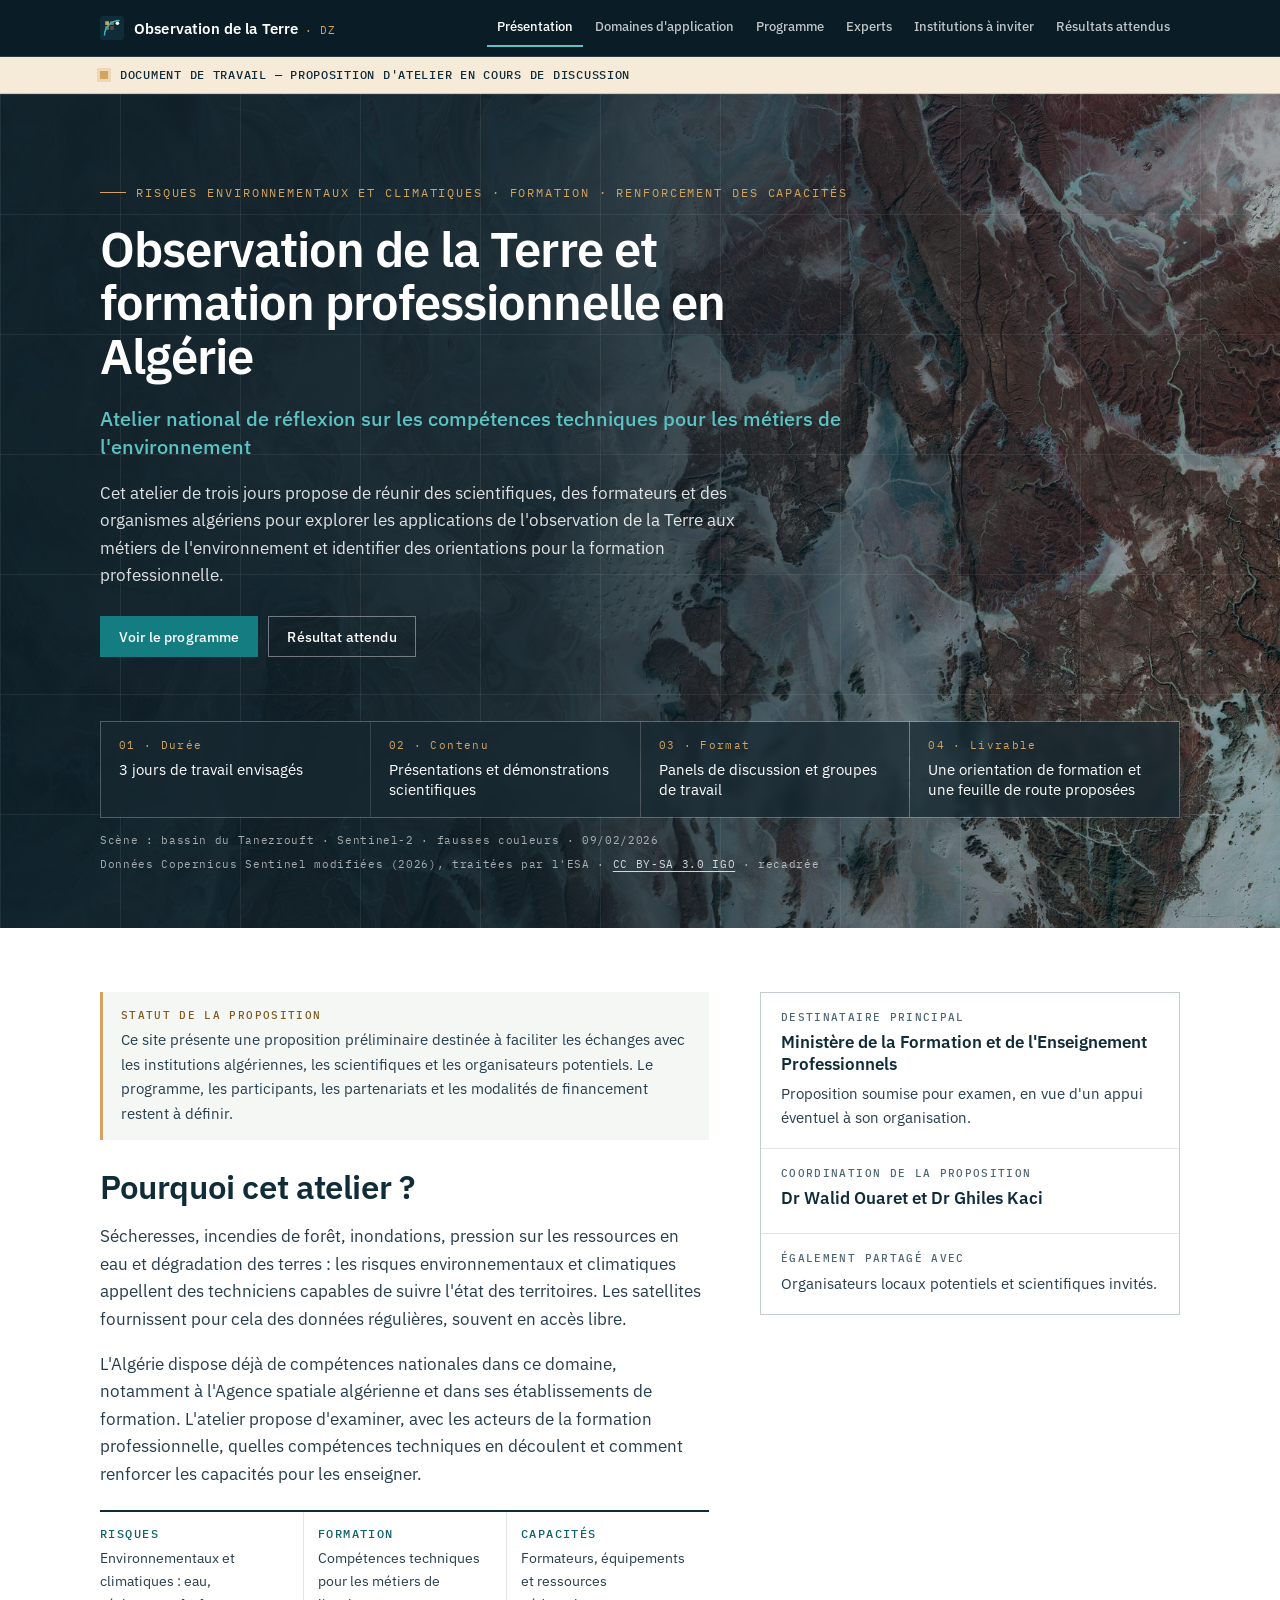
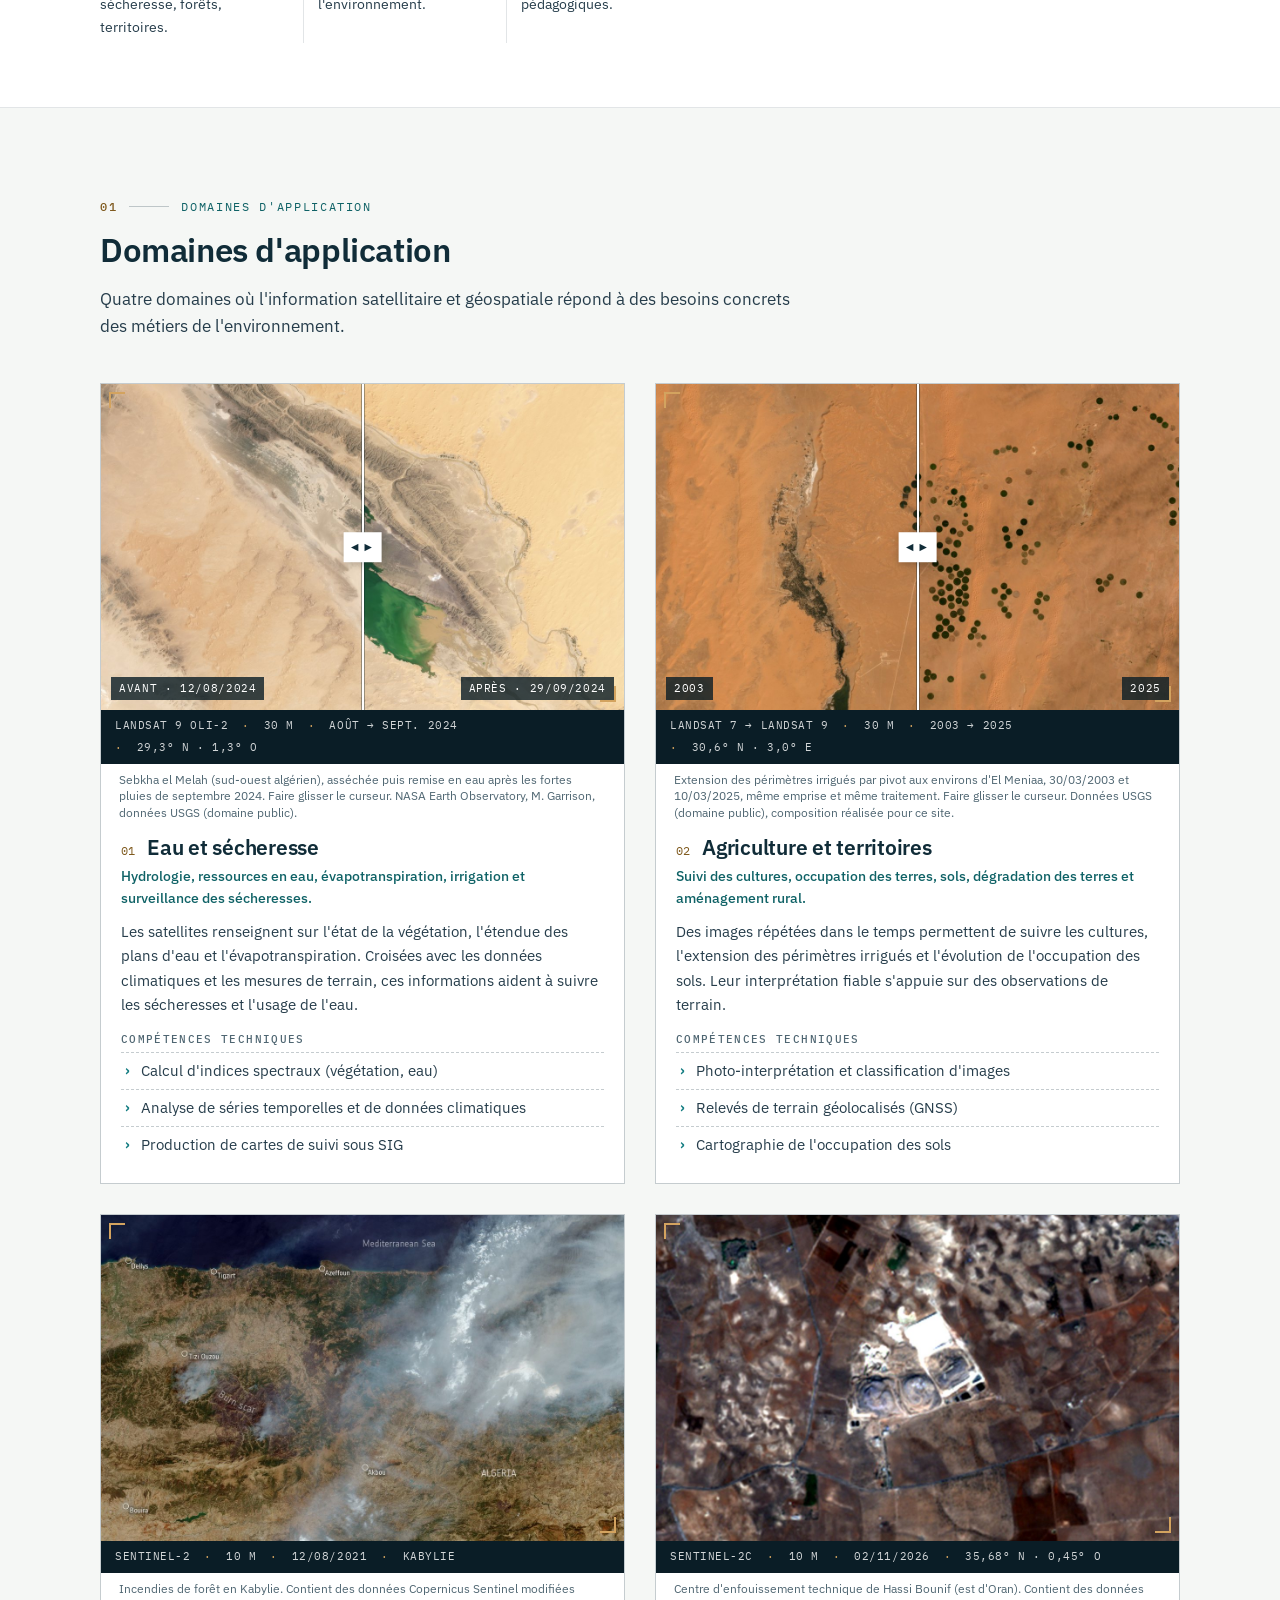
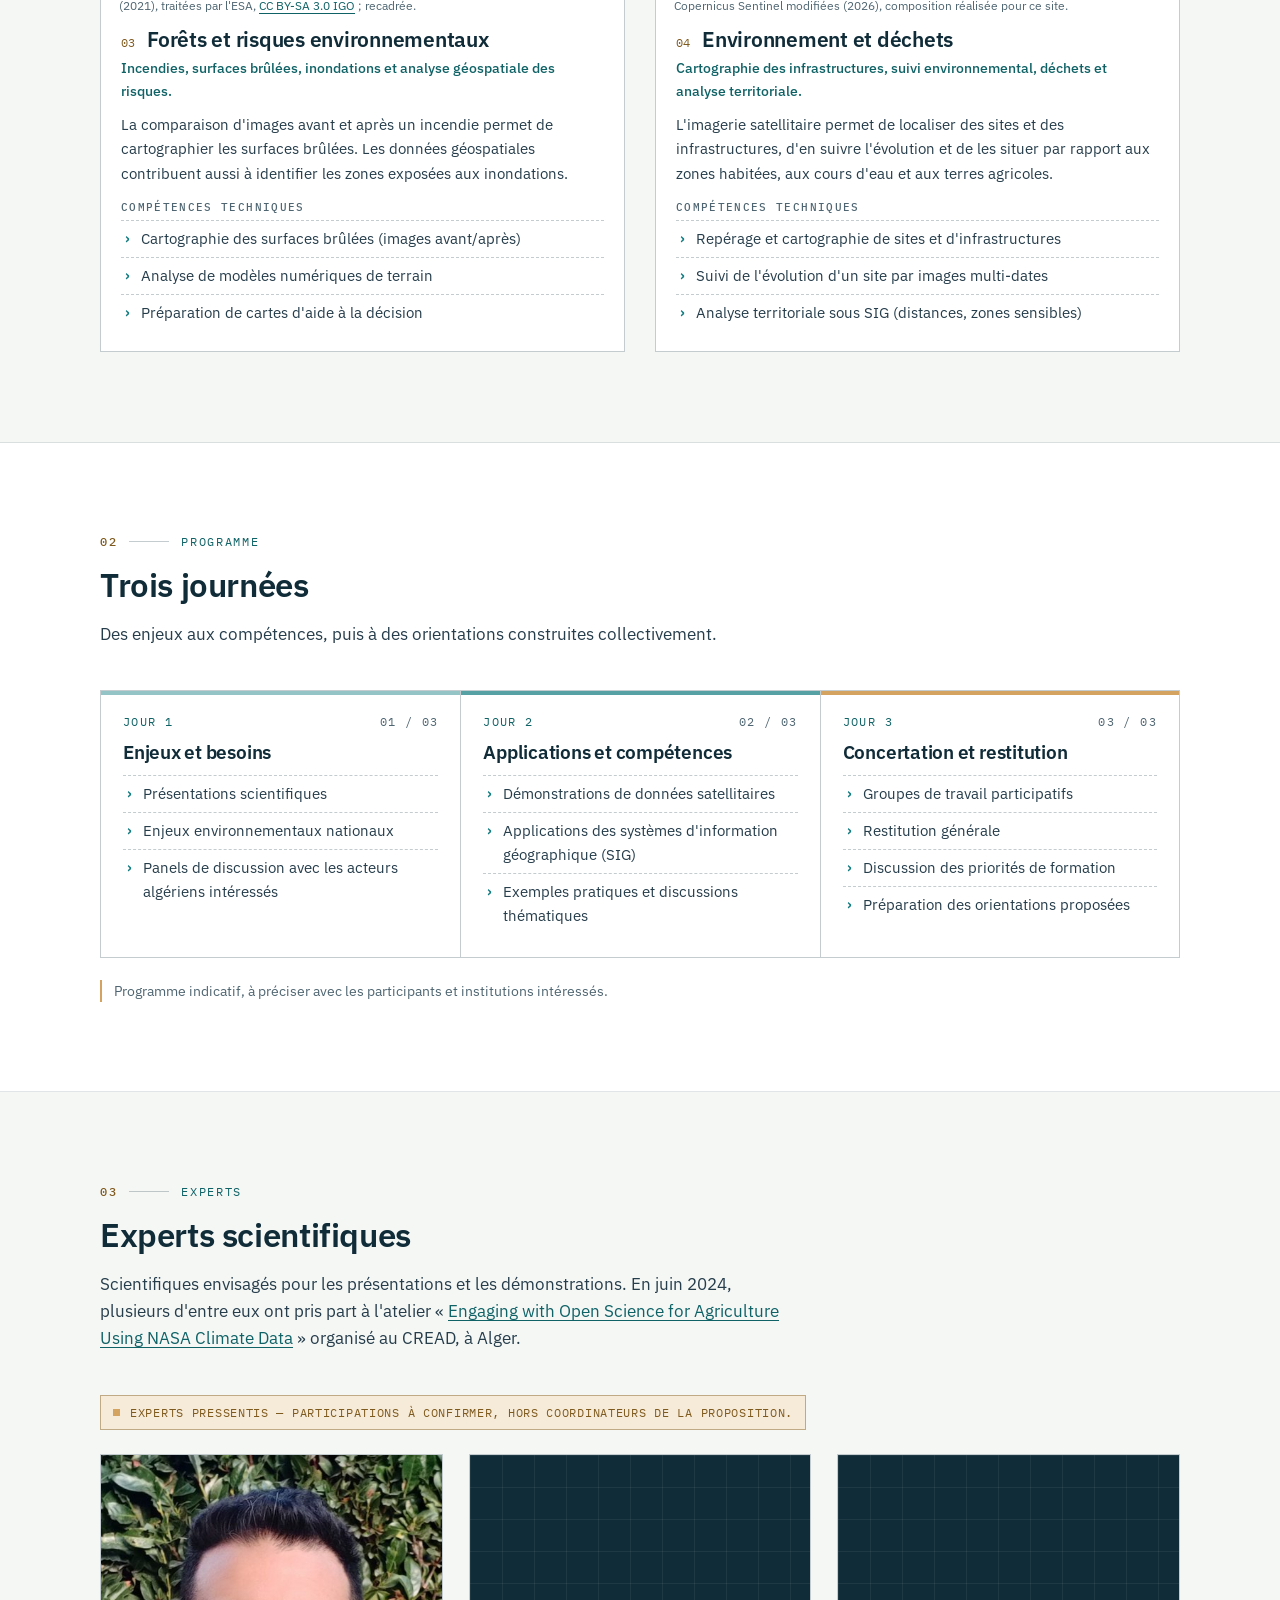
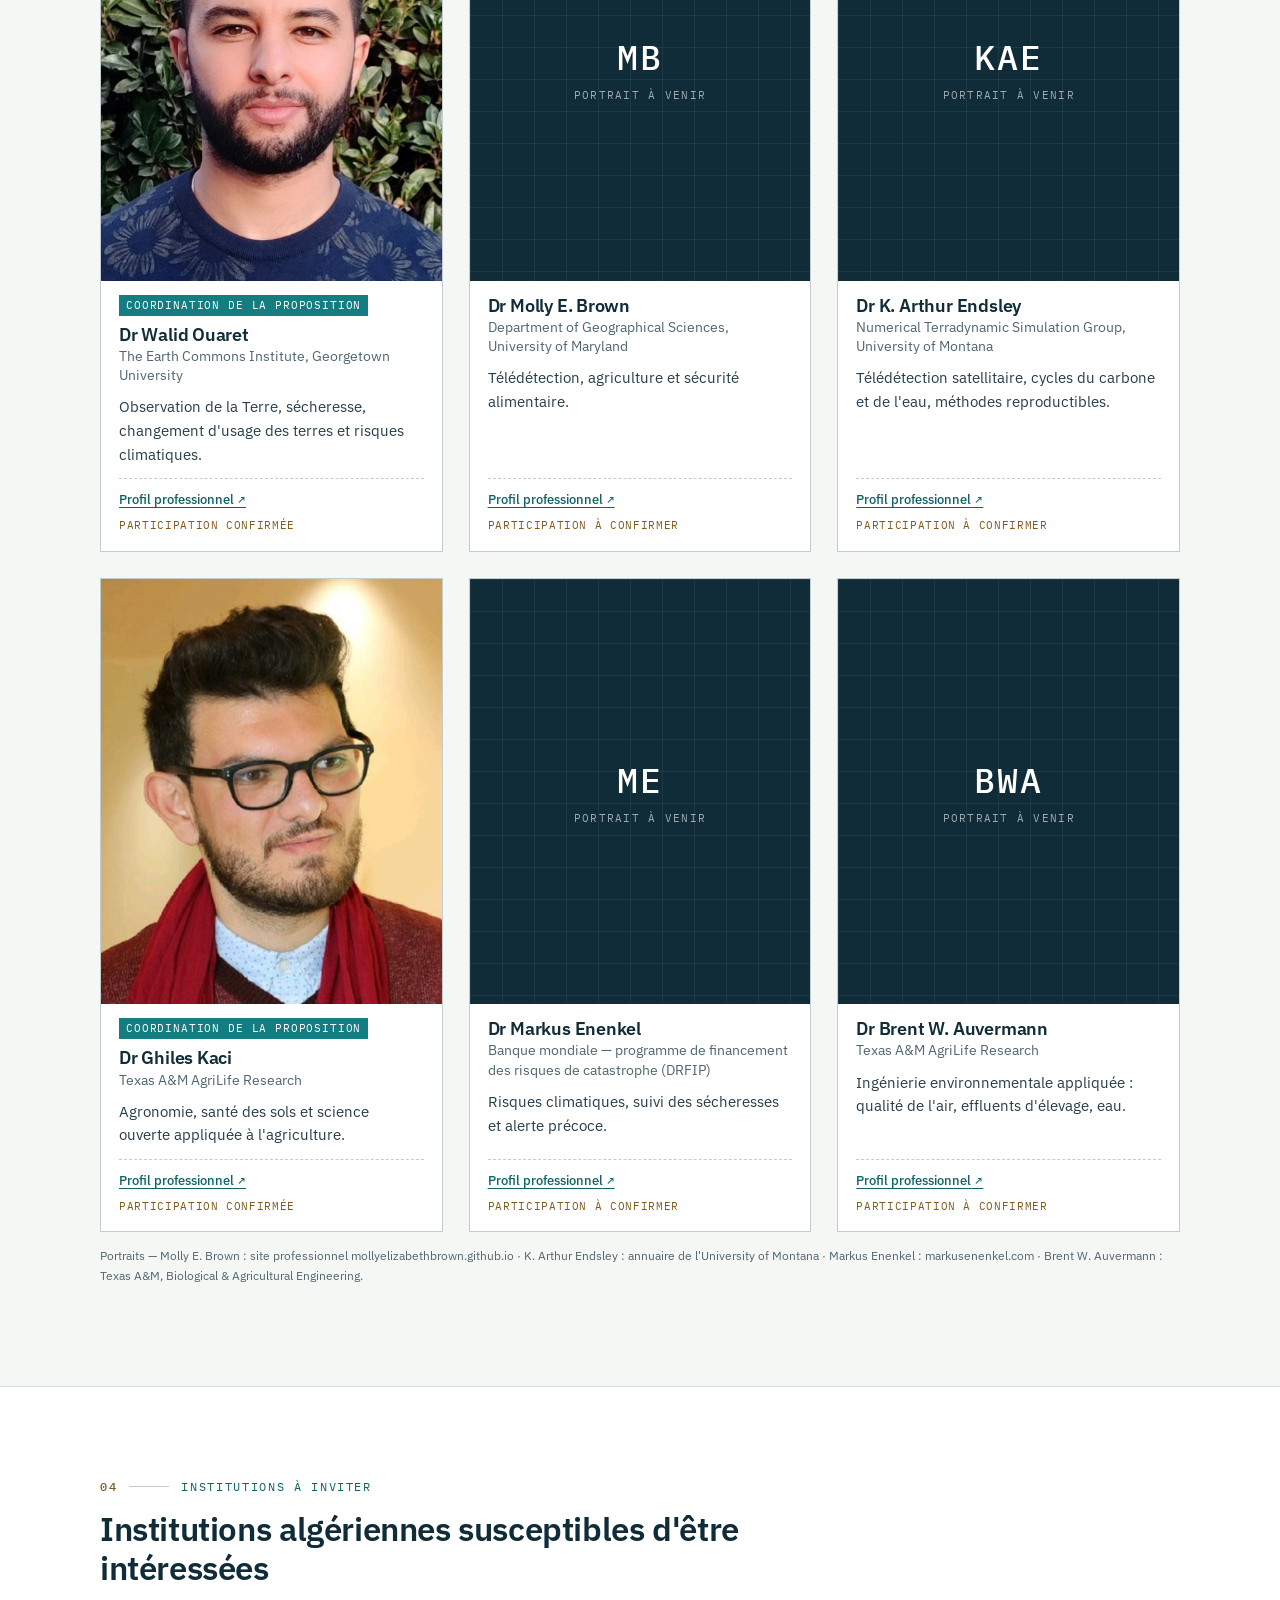
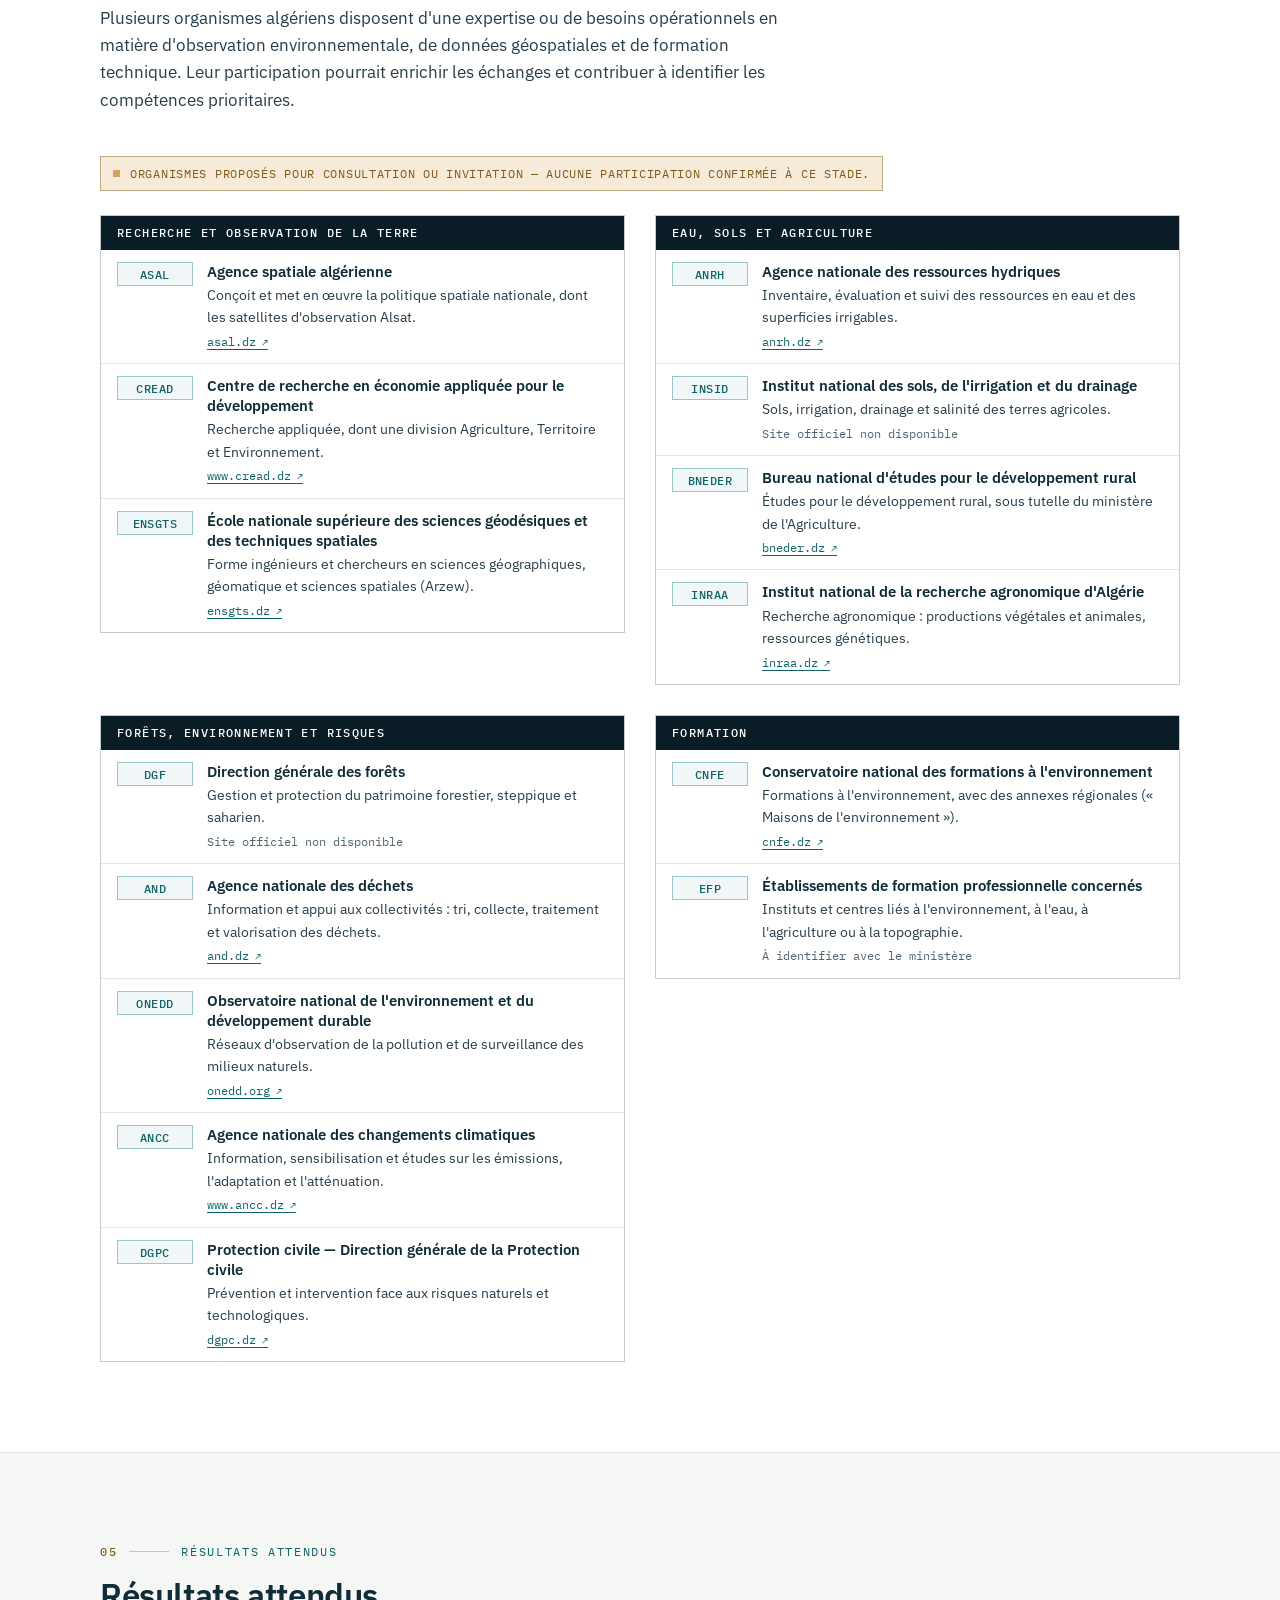
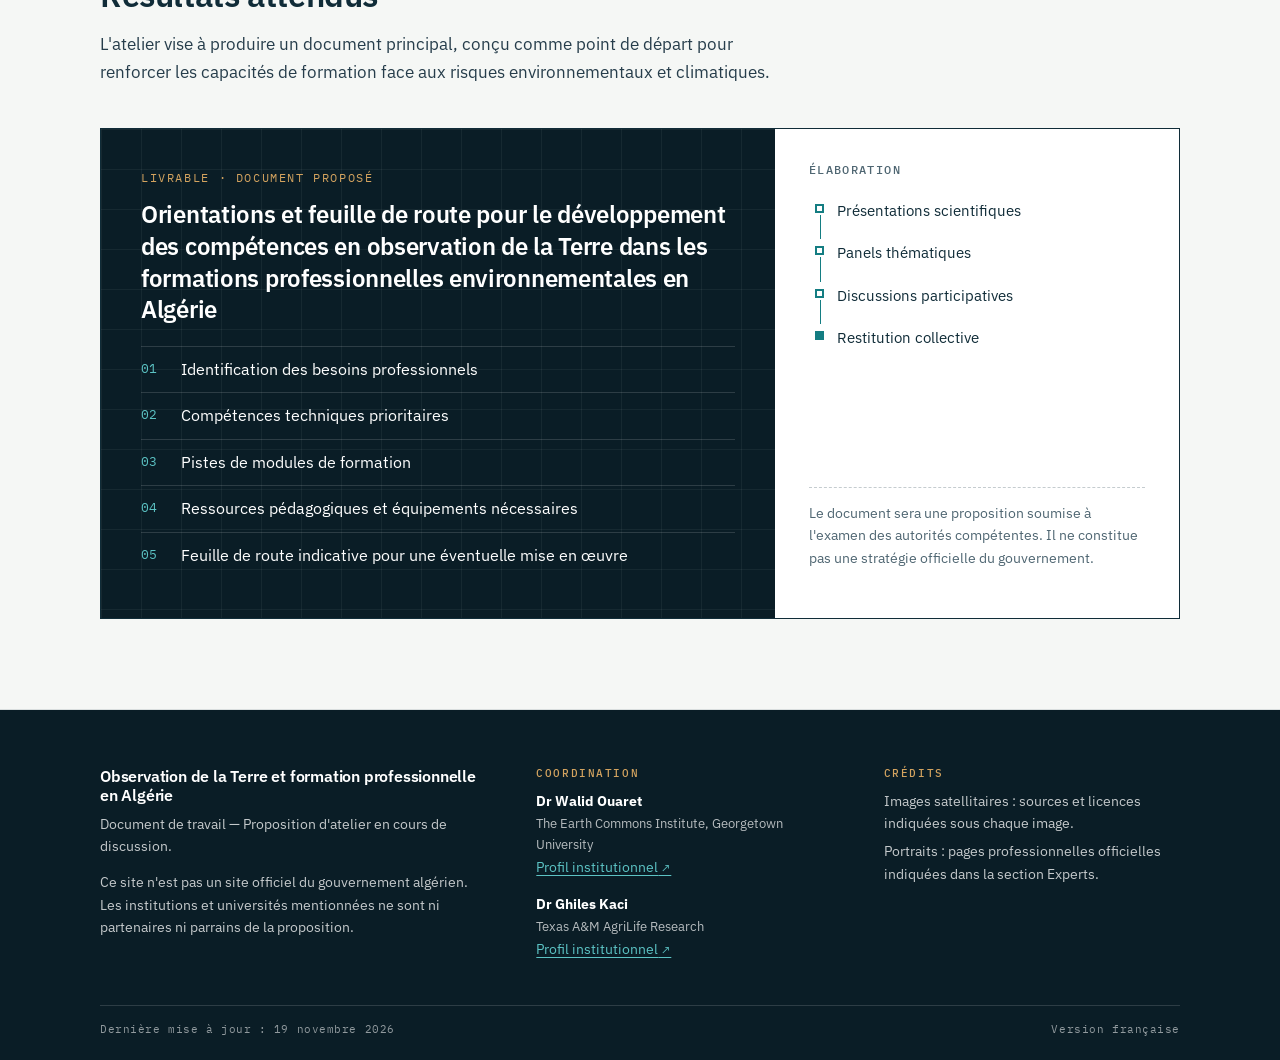
==== docs/index.html @ 6cd62697 "Site déplacé dans docs/ pour GitHub Pages" ====
<!doctype html>
<html lang="fr">
<head>
  <meta charset="utf-8">
  <meta name="viewport" content="width=device-width, initial-scale=1">
  <title>Observation de la Terre et formation professionnelle en Algérie</title>
  <meta name="description" content="Document de travail : proposition d'atelier national sur l'observation de la Terre, les risques environnementaux et climatiques, la formation professionnelle et le renforcement des capacités en Algérie.">
  <meta name="theme-color" content="#0A1D26">
  <link rel="icon" href="assets/images/favicon.svg" type="image/svg+xml">

  <!-- Partage (URL absolue : voir README). -->
  <meta property="og:type" content="website">
  <meta property="og:locale" content="fr_FR">
  <meta property="og:title" content="Observation de la Terre et formation professionnelle en Algérie">
  <meta property="og:description" content="Proposition d'atelier national — document de travail en cours de discussion.">
  <meta property="og:url" content="https://atelier-eo-algerie.github.io/atelier-formation-eo-algerie.github.io/">
  <meta property="og:image" content="https://atelier-eo-algerie.github.io/atelier-formation-eo-algerie.github.io/assets/images/og-image.jpg">
  <meta property="og:image:width" content="1200">
  <meta property="og:image:height" content="630">
  <meta name="twitter:card" content="summary_large_image">

  <link rel="preconnect" href="https://fonts.googleapis.com">
  <link rel="preconnect" href="https://fonts.gstatic.com" crossorigin>
  <link href="https://fonts.googleapis.com/css2?family=IBM+Plex+Mono:wght@400;500&family=IBM+Plex+Sans:wght@400;500;600&display=swap" rel="stylesheet">
  <link rel="stylesheet" href="assets/css/styles.css">
</head>
<body>
<a class="skip-link" href="#contenu">Aller au contenu</a>

<header class="site-nav">
  <nav class="wrap" aria-label="Navigation principale">
    <a class="brand" href="#presentation"><img src="assets/images/favicon.svg" alt="" width="24" height="24"><span>Observation de la Terre <small>· DZ</small></span></a>
    <button class="nav-toggle" type="button" aria-expanded="false" aria-controls="nav-list">Menu</button>
    <ul class="nav-list" id="nav-list">
      <li><a href="#presentation">Présentation</a></li>
      <li><a href="#domaines">Domaines d'application</a></li>
      <li><a href="#programme">Programme</a></li>
      <li><a href="#experts">Experts</a></li>
      <li><a href="#institutions">Institutions à inviter</a></li>
      <li><a href="#resultats">Résultats attendus</a></li>
    </ul>
  </nav>
</header>

<div class="status" role="note">
  <div class="wrap"><span class="dot" aria-hidden="true"></span><strong data-status-label>Document de travail — Proposition d'atelier en cours de discussion</strong></div>
</div>

<main id="contenu">

<!-- ============================ 1. PRÉSENTATION ============================ -->
<section id="presentation" aria-labelledby="titre">
  <div class="hero">
    <div class="hero-bg"><img src="assets/images/hero-tanezrouft.jpg" alt="" width="2000" height="1125" fetchpriority="high"></div>
    <div class="wrap">
      <div class="hero-main">
        <p class="overline">Risques environnementaux et climatiques · Formation · Renforcement des capacités</p>
        <h1 id="titre">Observation de la Terre et formation professionnelle en Algérie</h1>
        <p class="subtitle">Atelier national de réflexion sur les compétences techniques pour les métiers de l'environnement</p>
        <p class="lede">Cet atelier de trois jours propose de réunir des scientifiques, des formateurs et des organismes algériens pour explorer les applications de l'observation de la Terre aux métiers de l'environnement et identifier des orientations pour la formation professionnelle.</p>
        <div class="actions">
          <a class="btn btn-primary" href="#programme">Voir le programme</a>
          <a class="btn btn-ghost" href="#resultats">Résultat attendu</a>
          <a class="btn btn-ghost" data-concept-note hidden>Note de proposition (PDF)</a>
        </div>
      </div>
      <ul class="facts" aria-label="L'atelier en bref">
        <li><span class="idx">01 · Durée</span>3 jours de travail envisagés</li>
        <li><span class="idx">02 · Contenu</span>Présentations et démonstrations scientifiques</li>
        <li><span class="idx">03 · Format</span>Panels de discussion et groupes de travail</li>
        <li><span class="idx">04 · Livrable</span>Une orientation de formation et une feuille de route proposées</li>
      </ul>
      <p class="scene-tag"><span>Scène : bassin du Tanezrouft · Sentinel-2 · fausses couleurs · 09/02/2026</span><span>Données Copernicus Sentinel modifiées (2026), traitées par l'ESA · <a href="https://creativecommons.org/licenses/by-sa/3.0/igo/" target="_blank" rel="noopener">CC BY-SA 3.0 IGO</a> · recadrée</span></p>
    </div>
  </div>

  <div class="overview">
    <div class="wrap overview-grid">
      <div>
        <p class="preliminary"><b>Statut de la proposition</b><span data-status-text>Ce site présente une proposition préliminaire destinée à faciliter les échanges avec les institutions algériennes, les scientifiques et les organisateurs potentiels. Le programme, les participants, les partenariats et les modalités de financement restent à définir.</span></p>
        <h2>Pourquoi cet atelier ?</h2>
        <p>Sécheresses, incendies de forêt, inondations, pression sur les ressources en eau et dégradation des terres : les risques environnementaux et climatiques appellent des techniciens capables de suivre l'état des territoires. Les satellites fournissent pour cela des données régulières, souvent en accès libre.</p>
        <p>L'Algérie dispose déjà de compétences nationales dans ce domaine, notamment à l'Agence spatiale algérienne et dans ses établissements de formation. L'atelier propose d'examiner, avec les acteurs de la formation professionnelle, quelles compétences techniques en découlent et comment renforcer les capacités pour les enseigner.</p>
        <ul class="pillars">
          <li><b>Risques</b>Environnementaux et climatiques : eau, sécheresse, forêts, territoires.</li>
          <li><b>Formation</b>Compétences techniques pour les métiers de l'environnement.</li>
          <li><b>Capacités</b>Formateurs, équipements et ressources pédagogiques.</li>
        </ul>
      </div>
      <aside class="audience" aria-label="Destinataires">
        <div>
          <h3>Destinataire principal</h3>
          <p class="primary">Ministère de la Formation et de l'Enseignement Professionnels</p>
          <p>Proposition soumise pour examen, en vue d'un appui éventuel à son organisation.</p>
        </div>
        <div>
          <h3>Coordination de la proposition</h3>
          <p class="primary" data-coordination>Dr Walid Ouaret et Dr Ghiles Kaci</p>
        </div>
        <div>
          <h3>Également partagé avec</h3>
          <p>Organisateurs locaux potentiels et scientifiques invités.</p>
        </div>
      </aside>
    </div>
  </div>
</section>

<!-- ============================ 2. DOMAINES ============================ -->
<section id="domaines" class="section alt" aria-labelledby="titre-domaines">
  <div class="wrap">
    <header class="sec-head">
      <p class="sec-index"><b>01</b><i></i>Domaines d'application</p>
      <h2 id="titre-domaines">Domaines d'application</h2>
      <p class="lede">Quatre domaines où l'information satellitaire et géospatiale répond à des besoins concrets des métiers de l'environnement.</p>
    </header>

    <div class="domains">
      <article class="domain">
        <figure>
          <div class="hud compare" style="--pos:50%">
            <img src="assets/images/eau-avant.jpg" alt="Sebkha el Melah le 12 août 2024 : dépression claire et sèche entre une crête rocheuse et des dunes." loading="lazy" width="1200" height="750">
            <img class="after" src="assets/images/eau-apres.jpg" alt="Sebkha el Melah le 29 septembre 2024 : un lac vert allongé occupe la dépression." loading="lazy" width="1200" height="750">
            <span class="tag l">Avant · 12/08/2024</span><span class="tag r">Après · 29/09/2024</span>
            <div class="handle" aria-hidden="true"></div>
            <input type="range" min="0" max="100" value="50" aria-label="Comparaison avant et après : déplacer le curseur pour révéler l'image du 29 septembre 2024">
          </div>
          <div class="meta"><span>Landsat 9 OLI-2</span><span>30 m</span><span>Août → sept. 2024</span><span>29,3° N · 1,3° O</span></div>
          <figcaption>Sebkha el Melah (sud-ouest algérien), asséchée puis remise en eau après les fortes pluies de septembre 2024. Faire glisser le curseur. NASA Earth Observatory, M. Garrison, données USGS (domaine public).</figcaption>
        </figure>
        <div class="domain-body">
          <div class="domain-head"><span class="num">01</span><h3>Eau et sécheresse</h3></div>
          <p class="scope">Hydrologie, ressources en eau, évapotranspiration, irrigation et surveillance des sécheresses.</p>
          <p>Les satellites renseignent sur l'état de la végétation, l'étendue des plans d'eau et l'évapotranspiration. Croisées avec les données climatiques et les mesures de terrain, ces informations aident à suivre les sécheresses et l'usage de l'eau.</p>
          <h4>Compétences techniques</h4>
          <ul class="skills">
            <li>Calcul d'indices spectraux (végétation, eau)</li>
            <li>Analyse de séries temporelles et de données climatiques</li>
            <li>Production de cartes de suivi sous SIG</li>
          </ul>
        </div>
      </article>

      <article class="domain">
        <figure>
          <div class="hud compare" style="--pos:50%">
            <img src="assets/images/agri-avant.jpg" alt="Environs d'El Meniaa le 30 mars 2003 : sable orangé, l'oasis et une dizaine de cercles d'irrigation." loading="lazy" width="1200" height="750">
            <img class="after" src="assets/images/agri-apres.jpg" alt="Même zone le 10 mars 2025 : de nombreux cercles d'irrigation par pivot répartis sur la scène." loading="lazy" width="1200" height="750">
            <span class="tag l">2003</span><span class="tag r">2025</span>
            <div class="handle" aria-hidden="true"></div>
            <input type="range" min="0" max="100" value="50" aria-label="Comparaison 2003 et 2025 : déplacer le curseur pour révéler l'image de 2025">
          </div>
          <div class="meta"><span>Landsat 7 → Landsat 9</span><span>30 m</span><span>2003 → 2025</span><span>30,6° N · 3,0° E</span></div>
          <figcaption>Extension des périmètres irrigués par pivot aux environs d'El Meniaa, 30/03/2003 et 10/03/2025, même emprise et même traitement. Faire glisser le curseur. Données USGS (domaine public), composition réalisée pour ce site.</figcaption>
        </figure>
        <div class="domain-body">
          <div class="domain-head"><span class="num">02</span><h3>Agriculture et territoires</h3></div>
          <p class="scope">Suivi des cultures, occupation des terres, sols, dégradation des terres et aménagement rural.</p>
          <p>Des images répétées dans le temps permettent de suivre les cultures, l'extension des périmètres irrigués et l'évolution de l'occupation des sols. Leur interprétation fiable s'appuie sur des observations de terrain.</p>
          <h4>Compétences techniques</h4>
          <ul class="skills">
            <li>Photo-interprétation et classification d'images</li>
            <li>Relevés de terrain géolocalisés (GNSS)</li>
            <li>Cartographie de l'occupation des sols</li>
          </ul>
        </div>
      </article>

      <article class="domain">
        <figure>
          <div class="hud"><img src="assets/images/domain-forets.jpg" alt="Image satellite : panaches de fumée au-dessus du relief boisé de Kabylie et surface brûlée près de Tizi Ouzou." loading="lazy" width="1200" height="750"></div>
          <div class="meta"><span>Sentinel-2</span><span>10 m</span><span>12/08/2021</span><span>Kabylie</span></div>
          <figcaption>Incendies de forêt en Kabylie. Contient des données Copernicus Sentinel modifiées (2021), traitées par l'ESA, <a href="https://creativecommons.org/licenses/by-sa/3.0/igo/" target="_blank" rel="noopener">CC BY-SA 3.0 IGO</a> ; recadrée.</figcaption>
        </figure>
        <div class="domain-body">
          <div class="domain-head"><span class="num">03</span><h3>Forêts et risques environnementaux</h3></div>
          <p class="scope">Incendies, surfaces brûlées, inondations et analyse géospatiale des risques.</p>
          <p>La comparaison d'images avant et après un incendie permet de cartographier les surfaces brûlées. Les données géospatiales contribuent aussi à identifier les zones exposées aux inondations.</p>
          <h4>Compétences techniques</h4>
          <ul class="skills">
            <li>Cartographie des surfaces brûlées (images avant/après)</li>
            <li>Analyse de modèles numériques de terrain</li>
            <li>Préparation de cartes d'aide à la décision</li>
          </ul>
        </div>
      </article>

      <article class="domain">
        <figure>
          <div class="hud"><img src="assets/images/domain-dechets.jpg" alt="Image satellite : centre d'enfouissement avec deux grands monticules ovales, une alvéole claire et des bassins sombres, entouré de parcelles agricoles et de routes." loading="lazy" width="1200" height="750"></div>
          <div class="meta"><span>Sentinel-2C</span><span>10 m</span><span>02/11/2026</span><span>35,68° N · 0,45° O</span></div>
          <figcaption>Centre d'enfouissement technique de Hassi Bounif (est d'Oran). Contient des données Copernicus Sentinel modifiées (2026), composition réalisée pour ce site.</figcaption>
        </figure>
        <div class="domain-body">
          <div class="domain-head"><span class="num">04</span><h3>Environnement et déchets</h3></div>
          <p class="scope">Cartographie des infrastructures, suivi environnemental, déchets et analyse territoriale.</p>
          <p>L'imagerie satellitaire permet de localiser des sites et des infrastructures, d'en suivre l'évolution et de les situer par rapport aux zones habitées, aux cours d'eau et aux terres agricoles.</p>
          <h4>Compétences techniques</h4>
          <ul class="skills">
            <li>Repérage et cartographie de sites et d'infrastructures</li>
            <li>Suivi de l'évolution d'un site par images multi-dates</li>
            <li>Analyse territoriale sous SIG (distances, zones sensibles)</li>
          </ul>
        </div>
      </article>
    </div>
  </div>
</section>

<!-- ============================ 3. PROGRAMME ============================ -->
<section id="programme" class="section" aria-labelledby="titre-programme">
  <div class="wrap">
    <header class="sec-head">
      <p class="sec-index"><b>02</b><i></i>Programme</p>
      <h2 id="titre-programme">Trois journées</h2>
      <p class="lede">Des enjeux aux compétences, puis à des orientations construites collectivement.</p>
    </header>
    <ol class="days" id="days"></ol>
    <p class="note" id="program-note">Programme indicatif, à préciser avec les participants et institutions intéressés.</p>
  </div>
</section>

<!-- ============================ 4. EXPERTS ============================ -->
<section id="experts" class="section alt" aria-labelledby="titre-experts">
  <div class="wrap">
    <header class="sec-head">
      <p class="sec-index"><b>03</b><i></i>Experts</p>
      <h2 id="titre-experts">Experts scientifiques</h2>
      <p class="lede">Scientifiques envisagés pour les présentations et les démonstrations. En juin 2024, plusieurs d'entre eux ont pris part à l'atelier « <a href="https://www.cread.dz/atelier-engaging-with-open-science-for-agriculture-using-nasa-climate-data/" target="_blank" rel="noopener">Engaging with Open Science for Agriculture Using NASA Climate Data</a> » organisé au CREAD, à Alger.</p>
    </header>
    <p class="label">Experts pressentis — participations à confirmer, hors coordinateurs de la proposition.</p>
    <ul class="people" id="people"></ul>
    <p class="photo-credit" id="photo-credits"></p>
  </div>
</section>

<!-- ============================ 5. INSTITUTIONS ============================ -->
<section id="institutions" class="section" aria-labelledby="titre-institutions">
  <div class="wrap">
    <header class="sec-head">
      <p class="sec-index"><b>04</b><i></i>Institutions à inviter</p>
      <h2 id="titre-institutions">Institutions algériennes susceptibles d'être intéressées</h2>
      <p class="lede">Plusieurs organismes algériens disposent d'une expertise ou de besoins opérationnels en matière d'observation environnementale, de données géospatiales et de formation technique. Leur participation pourrait enrichir les échanges et contribuer à identifier les compétences prioritaires.</p>
    </header>
    <p class="label">Organismes proposés pour consultation ou invitation — aucune participation confirmée à ce stade.</p>
    <div class="inst-groups" id="inst-groups"></div>
  </div>
</section>

<!-- ============================ 6. RÉSULTATS ============================ -->
<section id="resultats" class="section alt" aria-labelledby="titre-resultats">
  <div class="wrap">
    <header class="sec-head">
      <p class="sec-index"><b>05</b><i></i>Résultats attendus</p>
      <h2 id="titre-resultats">Résultats attendus</h2>
      <p class="lede">L'atelier vise à produire un document principal, conçu comme point de départ pour renforcer les capacités de formation face aux risques environnementaux et climatiques.</p>
    </header>
    <div class="output">
      <article class="output-main">
        <p class="doc-type">Livrable · document proposé</p>
        <h3>Orientations et feuille de route pour le développement des compétences en observation de la Terre dans les formations professionnelles environnementales en Algérie</h3>
        <ol>
          <li>Identification des besoins professionnels</li>
          <li>Compétences techniques prioritaires</li>
          <li>Pistes de modules de formation</li>
          <li>Ressources pédagogiques et équipements nécessaires</li>
          <li>Feuille de route indicative pour une éventuelle mise en œuvre</li>
        </ol>
      </article>
      <div class="output-side">
        <h3>Élaboration</h3>
        <ol class="flow">
          <li>Présentations scientifiques</li>
          <li>Panels thématiques</li>
          <li>Discussions participatives</li>
          <li>Restitution collective</li>
        </ol>
        <p class="caveat">Le document sera une proposition soumise à l'examen des autorités compétentes. Il ne constitue pas une stratégie officielle du gouvernement.</p>
      </div>
    </div>
  </div>
</section>

</main>

<footer class="site-footer">
  <div class="wrap">
    <div class="footer-grid">
      <div>
        <h2>Observation de la Terre et formation professionnelle en Algérie</h2>
        <p><span data-status-label>Document de travail — Proposition d'atelier en cours de discussion</span>.</p>
        <p>Ce site n'est pas un site officiel du gouvernement algérien. Les institutions et universités mentionnées ne sont ni partenaires ni parrains de la proposition.</p>
      </div>
      <div>
        <h3>Coordination</h3>
        <dl id="contact"></dl>
      </div>
      <div>
        <h3>Crédits</h3>
        <ul>
          <li>Images satellitaires : sources et licences indiquées sous chaque image.</li>
          <li>Portraits : pages professionnelles officielles indiquées dans la section Experts.</li>
        </ul>
      </div>
    </div>
    <div class="footer-bottom">
      <span>Dernière mise à jour : <span data-updated>19 novembre 2026</span></span>
      <span>Version française</span>
    </div>
  </div>
</footer>

<script src="data/site.js"></script>
<script src="data/program.js"></script>
<script src="data/experts.js"></script>
<script src="data/institutions.js"></script>
<script src="assets/js/main.js"></script>
</body>
</html>
---- docs/assets/css/styles.css ----
/* =====================================================================
   Observation de la Terre et formation professionnelle en Algérie
   Style « atelier technique d'observation de la Terre »
   ===================================================================== */

/* ---------- 1. Jetons ---------- */
:root {
  --ink: #102C38;          /* bleu profond */
  --ink-deep: #0A1D26;     /* fond des bandeaux sombres */
  --slate: #263D4B;
  --teal: #147D82;         /* sarcelle scientifique */
  --teal-dark: #0F6266;
  --teal-light: #5CC3C4;   /* sarcelle lisible sur fond sombre */
  --ochre: #D3A35F;        /* ocre saharien */
  --ochre-text: #7F5A1E;
  --ochre-soft: #F6EBD9;
  --paper: #F5F7F5;        /* blanc minéral */
  --white: #FFFFFF;
  --muted: #4F6672;
  --line: rgba(16, 44, 56, 0.12);
  --line-strong: rgba(16, 44, 56, 0.24);
  --line-dark: rgba(255, 255, 255, 0.14);

  --sans: "IBM Plex Sans", system-ui, -apple-system, "Segoe UI", Roboto, Arial, sans-serif;
  --mono: "IBM Plex Mono", ui-monospace, Consolas, monospace;

  --wrap: 1160px;
  --gutter: clamp(16px, 4vw, 40px);
  --nav-h: 56px;
  color-scheme: light;
}

/* ---------- 2. Base ---------- */
*, *::before, *::after { box-sizing: border-box; }
html { scroll-behavior: smooth; scroll-padding-top: calc(var(--nav-h) + 12px); -webkit-text-size-adjust: 100%; }
body { margin: 0; background: var(--white); color: var(--slate); font-family: var(--sans); font-size: clamp(16px, .2vw + 15.3px, 17px); line-height: 1.62; overflow-x: hidden; }
img { max-width: 100%; height: auto; display: block; }
a { color: var(--teal-dark); text-underline-offset: 3px; text-decoration-thickness: 1px; }
a:hover { color: var(--ink); }
p { margin: 0 0 1em; }
h1, h2, h3, h4 { font-family: var(--sans); color: var(--ink); font-weight: 600; line-height: 1.2; margin: 0 0 .5em; letter-spacing: -.012em; }
h2 { font-size: clamp(1.55rem, 1.3vw + 1rem, 2.1rem); }
h3 { font-size: 1.15rem; }
.mono { font-family: var(--mono); }
:focus-visible { outline: 2px solid var(--teal); outline-offset: 3px; }
.skip-link { position: absolute; left: 16px; top: -60px; z-index: 200; background: var(--ink); color: #fff; padding: 10px 16px; font-weight: 600; text-decoration: none; }
.skip-link:focus { top: 10px; color: #fff; }
.wrap { max-width: var(--wrap); margin: 0 auto; padding: 0 var(--gutter); }
.ext::after { content: " ↗"; font-size: .85em; }

/* ---------- 3. Navigation ---------- */
.site-nav { position: sticky; top: 0; z-index: 100; background: var(--ink-deep); border-bottom: 1px solid var(--line-dark); }
.site-nav .wrap { display: flex; align-items: center; gap: 20px; height: var(--nav-h); }
.brand { display: flex; align-items: center; gap: 10px; color: #fff; text-decoration: none; font-weight: 600; font-size: .95rem; white-space: nowrap; letter-spacing: .01em; }
.brand:hover { color: #fff; }
.brand img { width: 24px; height: 24px; }
.brand small { font-family: var(--mono); font-weight: 400; font-size: .7rem; color: var(--ochre); letter-spacing: .08em; margin-left: 2px; }
.nav-list { display: flex; list-style: none; margin: 0 0 0 auto; padding: 0; gap: 2px; }
.nav-list a { display: block; padding: 7px 10px; color: rgba(255,255,255,.74); text-decoration: none; font-size: .84rem; font-weight: 500; white-space: nowrap; border-bottom: 2px solid transparent; }
.nav-list a:hover { color: #fff; }
.nav-list a[aria-current="true"] { color: #fff; border-bottom-color: var(--teal-light); }
.nav-list a:focus-visible, .nav-toggle:focus-visible { outline-color: var(--ochre); }
.nav-toggle { display: none; margin-left: auto; background: none; border: 1px solid rgba(255,255,255,.3); color: #fff; padding: 7px 12px; font: 500 .8rem var(--mono); letter-spacing: .06em; text-transform: uppercase; cursor: pointer; }
@media (max-width: 1000px) {
  .nav-toggle { display: block; }
  .nav-list { display: none; position: absolute; left: 0; right: 0; top: var(--nav-h); flex-direction: column; padding: 8px var(--gutter) 14px; background: var(--ink-deep); box-shadow: 0 12px 24px rgba(0,0,0,.3); }
  .nav-list.is-open { display: flex; }
  .nav-list a { padding: 12px 4px; font-size: .95rem; border-bottom: 1px solid var(--line-dark); }
  .nav-list a[aria-current="true"] { border-bottom-color: var(--teal-light); }
}

/* ---------- 4. Bandeau de statut ---------- */
.status { background: var(--ochre-soft); border-bottom: 1px solid rgba(211,163,95,.55); color: var(--ink); }
.status .wrap { display: flex; align-items: center; gap: 12px; padding-top: 8px; padding-bottom: 8px; font-family: var(--mono); font-size: .76rem; letter-spacing: .06em; text-transform: uppercase; }
.status .dot { width: 8px; height: 8px; background: var(--ochre); flex-shrink: 0; box-shadow: 0 0 0 3px rgba(211,163,95,.28); }
.status strong { font-weight: 500; }

/* ---------- 5. Héro (scène satellitaire) ---------- */
.hero { position: relative; background: var(--ink-deep); color: #fff; overflow: hidden; isolation: isolate; }
.hero-bg { position: absolute; inset: 0; z-index: -2; }
.hero-bg img { width: 100%; height: 100%; object-fit: cover; object-position: 60% 50%; }
.hero::before { /* voile pour la lisibilité */
  content: ""; position: absolute; inset: 0; z-index: -1;
  background: linear-gradient(90deg, rgba(10,29,38,.96) 0%, rgba(10,29,38,.88) 42%, rgba(10,29,38,.55) 72%, rgba(10,29,38,.35) 100%);
}
.hero::after { /* graticule */
  content: ""; position: absolute; inset: 0; z-index: -1; pointer-events: none;
  background-image: linear-gradient(to right, rgba(255,255,255,.07) 1px, transparent 1px), linear-gradient(to bottom, rgba(255,255,255,.07) 1px, transparent 1px);
  background-size: 120px 120px;
}
.hero .wrap { position: relative; padding-top: clamp(48px, 7vw, 96px); padding-bottom: clamp(28px, 4vw, 44px); }
.hero-main { max-width: 760px; }
.overline { display: flex; align-items: center; gap: 10px; font-family: var(--mono); font-size: .74rem; letter-spacing: .16em; text-transform: uppercase; color: var(--ochre); margin-bottom: 1.2rem; }
.overline::before { content: ""; width: 26px; height: 1px; background: var(--ochre); }
.hero h1 { color: #fff; font-size: clamp(2rem, 2.6vw + 1rem, 3.05rem); line-height: 1.1; font-weight: 600; letter-spacing: -.02em; margin-bottom: .45em; }
.subtitle { font-size: clamp(1.05rem, .5vw + .95rem, 1.25rem); color: var(--teal-light); font-weight: 500; margin-bottom: 1.2rem; line-height: 1.4; }
.hero .lede { color: rgba(255,255,255,.86); font-size: 1.06rem; max-width: 40rem; }
.actions { display: flex; flex-wrap: wrap; gap: 10px; margin-top: 26px; }
.btn { display: inline-flex; align-items: center; gap: 8px; padding: 11px 18px; font: 500 .9rem/1.2 var(--sans); text-decoration: none; border: 1px solid transparent; letter-spacing: .01em; }
.btn-primary { background: var(--teal); color: #fff; }
.btn-primary:hover { background: var(--teal-dark); color: #fff; }
.btn-ghost { border-color: rgba(255,255,255,.4); color: #fff; }
.btn-ghost:hover { border-color: #fff; color: #fff; }
.facts { list-style: none; margin: clamp(40px, 5vw, 64px) 0 0; padding: 0; display: grid; grid-template-columns: repeat(4, minmax(0, 1fr)); gap: 1px; background: var(--line-dark); border: 1px solid var(--line-dark); }
.facts li { background: rgba(10,29,38,.72); backdrop-filter: blur(3px); padding: 16px 18px; margin: 0; font-size: .93rem; line-height: 1.4; color: #fff; }
.facts .idx { display: block; font-family: var(--mono); font-size: .7rem; letter-spacing: .12em; color: var(--ochre); margin-bottom: 6px; }
.scene-tag { display: flex; flex-wrap: wrap; justify-content: space-between; gap: 6px 20px; margin-top: 14px; font-family: var(--mono); font-size: .68rem; letter-spacing: .06em; color: rgba(255,255,255,.62); }
.scene-tag a { color: rgba(255,255,255,.8); }

/* ---------- 6. Présentation (suite) ---------- */
.overview { padding: clamp(44px, 5vw, 72px) 0; border-bottom: 1px solid var(--line); }
.overview-grid { display: grid; grid-template-columns: minmax(0, 1.45fr) minmax(0, 1fr); gap: clamp(24px, 4vw, 56px); align-items: start; }
.preliminary { background: var(--paper); border-left: 3px solid var(--ochre); padding: 14px 18px; font-size: .94rem; color: var(--slate); margin-bottom: 28px; }
.preliminary b { display: block; font-family: var(--mono); font-size: .7rem; letter-spacing: .12em; text-transform: uppercase; color: var(--ochre-text); font-weight: 500; margin-bottom: 4px; }
.audience { border: 1px solid var(--line-strong); background: var(--white); }
.audience > div { padding: 18px 20px; }
.audience > div + div { border-top: 1px solid var(--line); }
.audience h3 { font-family: var(--mono); font-size: .7rem; letter-spacing: .12em; text-transform: uppercase; color: var(--muted); font-weight: 500; margin-bottom: 6px; }
.audience p { margin: 0; font-size: .93rem; }
.audience .primary { font-size: 1.05rem; color: var(--ink); font-weight: 600; line-height: 1.35; margin-bottom: 6px; }

/* ---------- 7. Sections ---------- */
.section { padding: clamp(56px, 7vw, 96px) 0; border-bottom: 1px solid var(--line); position: relative; }
.section.alt { background: var(--paper); }
.sec-head { max-width: 48rem; margin-bottom: clamp(26px, 3.4vw, 42px); }
.sec-index { display: flex; align-items: center; gap: 12px; font-family: var(--mono); font-size: .74rem; letter-spacing: .14em; text-transform: uppercase; color: var(--teal-dark); margin-bottom: .9rem; }
.sec-index b { font-weight: 500; color: var(--ochre-text); }
.sec-index i { flex: 0 0 40px; height: 1px; background: var(--line-strong); }
.lede { font-size: 1.05rem; max-width: 44rem; }
.label { display: inline-flex; align-items: center; gap: 10px; font-family: var(--mono); font-size: .74rem; letter-spacing: .06em; text-transform: uppercase; color: var(--ochre-text); border: 1px solid rgba(127,90,30,.45); background: var(--ochre-soft); padding: 7px 12px; margin: 0 0 24px; }
.label::before { content: ""; width: 7px; height: 7px; background: var(--ochre); }
.note { font-size: .86rem; color: var(--muted); border-left: 2px solid var(--ochre); padding-left: 12px; margin: 22px 0 0; max-width: 46rem; }

/* Coins de visée (HUD) */
.hud { position: relative; }
.hud::before, .hud::after { content: ""; position: absolute; width: 16px; height: 16px; border: 0 solid var(--ochre); z-index: 2; pointer-events: none; }
.hud::before { top: 8px; left: 8px; border-top-width: 2px; border-left-width: 2px; }
.hud::after { bottom: 8px; right: 8px; border-bottom-width: 2px; border-right-width: 2px; }

/* ---------- 8. Domaines ---------- */
.domains { display: grid; grid-template-columns: repeat(2, minmax(0, 1fr)); gap: clamp(20px, 2.6vw, 30px); }
.domain { background: var(--white); border: 1px solid var(--line-strong); display: flex; flex-direction: column; }
.domain figure { margin: 0; }
.domain figure .hud { background: var(--ink); }
.domain figure img { width: 100%; aspect-ratio: 16 / 10; object-fit: cover; }
.meta { display: flex; flex-wrap: wrap; gap: 4px 14px; background: var(--ink-deep); color: rgba(255,255,255,.82); font-family: var(--mono); font-size: .68rem; letter-spacing: .05em; text-transform: uppercase; padding: 7px 14px; }
.meta span + span::before { content: "·"; margin-right: 14px; color: var(--ochre); }
.domain figcaption { font-size: .72rem; line-height: 1.45; color: var(--muted); padding: 8px 18px 0; }
.domain-body { padding: 14px 20px 20px; }
.domain-head { display: flex; align-items: baseline; gap: 12px; margin-bottom: 4px; }
.domain .num { font-family: var(--mono); font-size: .78rem; color: var(--ochre-text); }
.domain h3 { font-size: 1.3rem; margin: 0; }
.domain .scope { font-size: .88rem; color: var(--teal-dark); font-weight: 500; margin: 2px 0 .7em; }
.domain p { font-size: .94rem; }
.domain h4 { font-family: var(--mono); font-size: .7rem; letter-spacing: .12em; text-transform: uppercase; color: var(--muted); margin: 14px 0 6px; font-weight: 500; }
.skills { list-style: none; margin: 0; padding: 0; font-size: .92rem; }
.skills li { padding: 6px 0 6px 20px; border-top: 1px dashed var(--line-strong); position: relative; margin: 0; }
.skills li::before { content: "›"; position: absolute; left: 4px; top: 5px; color: var(--teal); font-weight: 600; }

/* Comparateur avant / après */
.compare { position: relative; overflow: hidden; user-select: none; aspect-ratio: 16 / 10; }
.compare img { position: absolute; inset: 0; width: 100%; height: 100%; object-fit: cover; aspect-ratio: auto; }
.compare .after { clip-path: inset(0 0 0 var(--pos, 50%)); }
.compare .handle { position: absolute; top: 0; bottom: 0; left: var(--pos, 50%); width: 2px; background: #fff; transform: translateX(-1px); pointer-events: none; z-index: 3; box-shadow: 0 0 0 1px rgba(10,29,38,.35); }
.compare .handle::after { content: "\25C0  \25B6"; position: absolute; top: 50%; left: 50%; transform: translate(-50%, -50%); background: #fff; color: var(--ink); font-size: .6rem; letter-spacing: 2px; padding: 7px 8px; white-space: nowrap; box-shadow: 0 2px 8px rgba(0,0,0,.25); }
.compare input[type="range"] { position: absolute; inset: 0; width: 100%; height: 100%; opacity: 0; cursor: ew-resize; margin: 0; z-index: 4; }
.compare:has(input:focus-visible) { outline: 2px solid var(--teal); outline-offset: 3px; }
.compare .tag { position: absolute; bottom: 10px; z-index: 3; font-family: var(--mono); font-size: .66rem; letter-spacing: .06em; text-transform: uppercase; color: #fff; background: rgba(10,29,38,.8); padding: 3px 8px; pointer-events: none; }
.compare .tag.l { left: 10px; }
.compare .tag.r { right: 10px; }
.compare.hud::before, .compare.hud::after { z-index: 3; }

/* Trois piliers */
.pillars { list-style: none; margin: 22px 0 0; padding: 0; display: grid; grid-template-columns: repeat(3, minmax(0, 1fr)); border-top: 2px solid var(--ink); }
.pillars li { margin: 0; padding: 12px 14px 4px 0; font-size: .88rem; color: var(--slate); }
.pillars li + li { padding-left: 14px; border-left: 1px solid var(--line); }
.pillars b { display: block; font-family: var(--mono); font-size: .74rem; font-weight: 500; letter-spacing: .12em; text-transform: uppercase; color: var(--teal-dark); margin-bottom: 4px; }
@media (max-width: 560px) {
  .pillars { grid-template-columns: minmax(0, 1fr); }
  .pillars li + li { padding-left: 0; border-left: 0; border-top: 1px solid var(--line); }
}

/* ---------- 9. Programme ---------- */
.days { list-style: none; margin: 0; padding: 0; display: grid; grid-template-columns: repeat(3, minmax(0, 1fr)); gap: 0; border: 1px solid var(--line-strong); background: var(--white); counter-reset: day; }
.day { counter-increment: day; padding: 22px 22px 22px; margin: 0; position: relative; }
.day + .day { border-left: 1px solid var(--line-strong); }
.day::before { content: ""; position: absolute; top: 0; left: 0; right: 0; height: 4px; background: var(--teal); opacity: calc(.45 + var(--step, 0) * .27); }
.day:nth-child(1) { --step: 0; } .day:nth-child(2) { --step: 1; } .day:nth-child(3) { --step: 2; }
.day:last-child::before { background: var(--ochre); opacity: 1; }
.day .when { display: flex; justify-content: space-between; font-family: var(--mono); font-size: .72rem; letter-spacing: .12em; text-transform: uppercase; color: var(--teal-dark); }
.day .when::after { content: counter(day, decimal-leading-zero) " / 03"; color: var(--muted); }
.day h3 { margin: 8px 0 12px; font-size: 1.2rem; }
.day ul { list-style: none; margin: 0; padding: 0; font-size: .93rem; }
.day li { padding: 6px 0 6px 20px; border-top: 1px dashed var(--line-strong); position: relative; margin: 0; }
.day li::before { content: "›"; position: absolute; left: 4px; top: 5px; color: var(--teal); font-weight: 600; }

/* ---------- 10. Experts ---------- */
.people { list-style: none; margin: 0; padding: 0; display: grid; grid-template-columns: repeat(3, minmax(0, 1fr)); gap: clamp(16px, 2.2vw, 26px); }
.people li { margin: 0; }
.person { height: 100%; background: var(--white); border: 1px solid var(--line-strong); display: flex; flex-direction: column; }
.portrait { aspect-ratio: 4 / 5; background: var(--ink); overflow: hidden; position: relative; }
.portrait img { width: 100%; height: 100%; object-fit: cover; object-position: 50% 25%; }
.portrait .initials { position: absolute; inset: 0; display: grid; place-items: center; text-align: center; color: #fff; background:
  linear-gradient(to right, rgba(255,255,255,.06) 1px, transparent 1px) 0 0 / 32px 32px,
  linear-gradient(to bottom, rgba(255,255,255,.06) 1px, transparent 1px) 0 0 / 32px 32px, var(--ink); }
.portrait .initials span { font: 500 2.2rem var(--mono); letter-spacing: .06em; }
.portrait .initials small { display: block; font: 400 .66rem var(--mono); letter-spacing: .12em; text-transform: uppercase; color: rgba(255,255,255,.6); margin-top: 8px; }
.person-body { padding: 14px 18px 16px; display: flex; flex-direction: column; flex: 1; }
.person h3 { font-size: 1.1rem; margin: 0 0 2px; }
.person .role { align-self: flex-start; font-family: var(--mono); font-size: .66rem; letter-spacing: .08em; text-transform: uppercase; color: #fff; background: var(--teal); padding: 2px 7px; margin-bottom: 8px; }
.person .inst { font-size: .86rem; color: var(--muted); line-height: 1.4; margin: 0 0 10px; }
.person .spec { font-size: .91rem; margin: 0 0 12px; }
.person .foot { margin-top: auto; display: flex; flex-wrap: wrap; justify-content: space-between; align-items: center; gap: 6px 12px; padding-top: 10px; border-top: 1px dashed var(--line-strong); font-size: .84rem; }
.person .foot a { font-weight: 500; }
.person .state { font-family: var(--mono); font-size: .68rem; letter-spacing: .06em; text-transform: uppercase; color: var(--ochre-text); }
.photo-credit { font-size: .74rem; color: var(--muted); margin-top: 14px; }

/* ---------- 11. Institutions ---------- */
.inst-groups { display: grid; grid-template-columns: repeat(2, minmax(0, 1fr)); gap: clamp(20px, 2.6vw, 30px); }
.inst-group { border: 1px solid var(--line-strong); background: var(--white); align-self: start; }
.inst-group h3 { margin: 0; padding: 10px 16px; background: var(--ink-deep); color: #fff; font-family: var(--mono); font-size: .72rem; font-weight: 500; letter-spacing: .12em; text-transform: uppercase; }
.inst-group ul { list-style: none; margin: 0; padding: 0; }
.inst-group li { display: grid; grid-template-columns: 76px minmax(0, 1fr); gap: 2px 14px; padding: 12px 16px; border-top: 1px solid var(--line); margin: 0; }
.inst-group li:first-child { border-top: 0; }
.acr { align-self: start; font: 500 .78rem var(--mono); letter-spacing: .04em; color: var(--teal-dark); border: 1px solid rgba(20,125,130,.4); background: rgba(20,125,130,.06); padding: 3px 6px; text-align: center; }
.inst-name { font-weight: 600; color: var(--ink); font-size: .93rem; line-height: 1.35; }
.inst-desc { font-size: .87rem; color: var(--slate); margin: 2px 0 3px; }
.inst-link { font-family: var(--mono); font-size: .74rem; }
.inst-link .nolink { color: var(--muted); }

/* ---------- 12. Résultats ---------- */
.output { display: grid; grid-template-columns: minmax(0, 1.25fr) minmax(0, .75fr); border: 1px solid var(--ink); }
.output-main { background: var(--ink-deep); color: #fff; padding: clamp(24px, 3.4vw, 40px); position: relative; }
.output-main::after { content: ""; position: absolute; inset: 0; pointer-events: none; background-image: linear-gradient(to right, rgba(255,255,255,.05) 1px, transparent 1px), linear-gradient(to bottom, rgba(255,255,255,.05) 1px, transparent 1px); background-size: 40px 40px; }
.output-main > * { position: relative; z-index: 1; }
.doc-type { font-family: var(--mono); font-size: .72rem; letter-spacing: .14em; text-transform: uppercase; color: var(--ochre); margin-bottom: 12px; }
.output-main h3 { color: #fff; font-size: clamp(1.2rem, .8vw + 1rem, 1.5rem); line-height: 1.32; margin-bottom: 20px; }
.output-main ol { list-style: none; margin: 0; padding: 0; counter-reset: item; }
.output-main li { counter-increment: item; display: grid; grid-template-columns: 40px 1fr; padding: 10px 0; border-top: 1px solid var(--line-dark); margin: 0; font-size: .98rem; }
.output-main li::before { content: counter(item, decimal-leading-zero); font-family: var(--mono); font-size: .8rem; color: var(--teal-light); padding-top: 2px; }
.output-side { background: var(--white); padding: clamp(22px, 3vw, 34px); display: flex; flex-direction: column; }
.output-side h3 { font-family: var(--mono); font-size: .72rem; letter-spacing: .12em; text-transform: uppercase; color: var(--muted); font-weight: 500; margin-bottom: 12px; }
.flow { list-style: none; margin: 0 0 22px; padding: 0; }
.flow li { position: relative; padding: 9px 0 9px 28px; margin: 0; font-size: .95rem; color: var(--ink); }
.flow li::before { content: ""; position: absolute; left: 6px; top: 15px; width: 9px; height: 9px; border: 2px solid var(--teal); background: var(--white); }
.flow li:not(:last-child)::after { content: ""; position: absolute; left: 11px; top: 26px; bottom: -8px; width: 1px; background: var(--teal); }
.flow li:last-child::before { background: var(--teal); }
.caveat { margin-top: auto; border-top: 1px dashed var(--line-strong); padding-top: 14px; font-size: .88rem; color: var(--muted); }

/* ---------- 13. Pied de page ---------- */
.site-footer { background: var(--ink-deep); color: rgba(255,255,255,.76); padding: clamp(36px, 5vw, 56px) 0 22px; font-size: .86rem; }
.site-footer a { color: var(--teal-light); }
.site-footer a:hover { color: #fff; }
.footer-grid { display: grid; grid-template-columns: minmax(0, 1.3fr) minmax(0, 1fr) minmax(0, 1fr); gap: clamp(24px, 4vw, 52px); }
.site-footer h2 { color: #fff; font-size: 1.02rem; }
.site-footer h3 { color: var(--ochre); font: 500 .7rem var(--mono); letter-spacing: .14em; text-transform: uppercase; margin-bottom: 10px; }
.site-footer ul { list-style: none; margin: 0; padding: 0; }
.site-footer li + li { margin-top: 6px; }
.site-footer dl { margin: 0; }
.site-footer dd { margin: 0 0 6px; color: #fff; }
.site-footer dd.coord { display: flex; flex-direction: column; gap: 1px; margin-bottom: 14px; }
.site-footer dd.coord span { color: rgba(255,255,255,.7); font-size: .82rem; }
.footer-bottom { margin-top: 30px; padding-top: 14px; border-top: 1px solid var(--line-dark); display: flex; flex-wrap: wrap; justify-content: space-between; gap: 10px; font-family: var(--mono); font-size: .7rem; letter-spacing: .05em; color: rgba(255,255,255,.55); }

/* ---------- 14. Responsive ---------- */
@media (max-width: 1000px) {
  .people { grid-template-columns: repeat(2, minmax(0, 1fr)); }
  .facts { grid-template-columns: repeat(2, minmax(0, 1fr)); }
}
@media (max-width: 860px) {
  .overview-grid, .inst-groups, .output { grid-template-columns: minmax(0, 1fr); }
  .domains { grid-template-columns: minmax(0, 1fr); }
  .days { grid-template-columns: minmax(0, 1fr); }
  .day + .day { border-left: 0; border-top: 1px solid var(--line-strong); }
  .hero::before { background: linear-gradient(180deg, rgba(10,29,38,.92) 0%, rgba(10,29,38,.86) 60%, rgba(10,29,38,.7) 100%); }
  .footer-grid { grid-template-columns: 1fr 1fr; }
  .footer-grid > :first-child { grid-column: 1 / -1; }
}
@media (max-width: 560px) {
  .facts { grid-template-columns: minmax(0, 1fr); }
  .people { grid-template-columns: minmax(0, 1fr); }
  .person { flex-direction: row; }
  .portrait { width: 112px; flex-shrink: 0; aspect-ratio: auto; min-height: 150px; }
  .portrait .initials span { font-size: 1.4rem; }
  .portrait .initials small { display: none; }
  .inst-group li { grid-template-columns: 64px minmax(0, 1fr); padding: 12px; }
  .footer-grid { grid-template-columns: 1fr; }
  .brand small { display: none; }
  .status .wrap { font-size: .68rem; letter-spacing: .03em; }
  .meta { font-size: .62rem; }
}
@media (prefers-reduced-motion: reduce) { html { scroll-behavior: auto; } }

/* ---------- 15. Impression ---------- */
@media print {
  @page { size: A4; margin: 14mm 13mm 15mm; }
  body { font-size: 9.5pt; line-height: 1.45; color: #000; }
  .site-nav, .skip-link, .actions, .nav-toggle, .hero-bg { display: none !important; }
  .wrap { max-width: none; padding: 0; }
  .hero { background: #fff; color: #000; }
  .hero::before, .hero::after, .output-main::after { display: none; }
  .hero .wrap { padding: 2mm 0 4mm; }
  .hero h1, .facts li, .scene-tag, .scene-tag a { color: #000; }
  .hero .lede { color: #000; }
  .subtitle { color: var(--teal-dark); }
  .facts { background: #fff; border-color: #999; }
  .facts li { background: #fff; backdrop-filter: none; border: 1px solid #ccc; }
  .scene-tag { display: none; }
  .status { background: #fff; border: 1px solid #000; }
  .section, .overview { padding: 7mm 0 0; border: 0; background: #fff !important; }
  h2 { font-size: 14pt; break-after: avoid; }
  .domains { grid-template-columns: repeat(2, 1fr); }
  .domain figure img { aspect-ratio: 16 / 8; }
  .compare .after, .compare .handle, .compare input { display: none; }
  .compare { aspect-ratio: 16 / 8; }
  .days { grid-template-columns: repeat(3, 1fr); }
  .people { grid-template-columns: repeat(3, 1fr); }
  .portrait { aspect-ratio: 1 / 1; }
  .output { grid-template-columns: 1.2fr .8fr; }
  .output-main { background: #fff; color: #000; border-right: 1px solid #000; }
  .output-main h3 { color: #000; }
  .domain, .day, .person, .inst-group, .output, .facts li { break-inside: avoid; }
  .site-footer { background: #fff; color: #000; border-top: 1px solid #000; }
  .site-footer h2, .site-footer dd, .site-footer a { color: #000; }
  a { color: #000; text-decoration: none; }
}
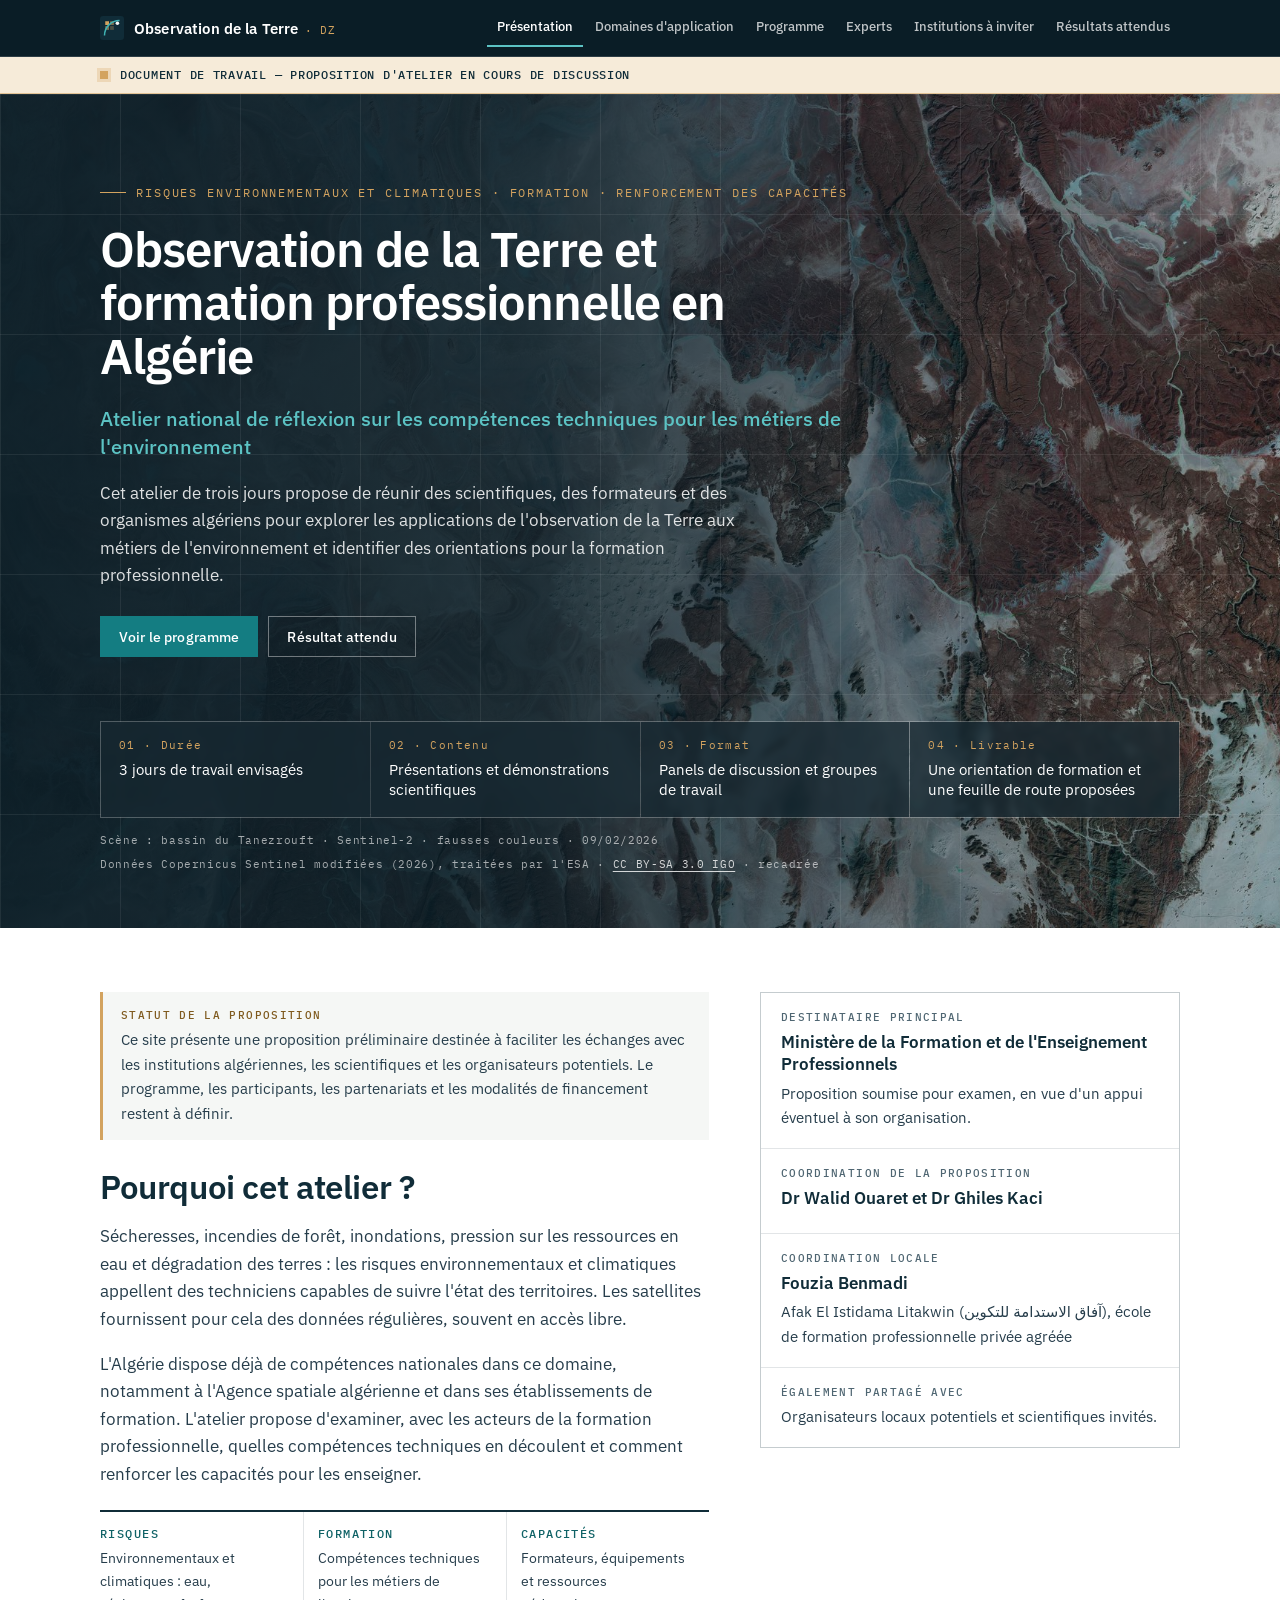
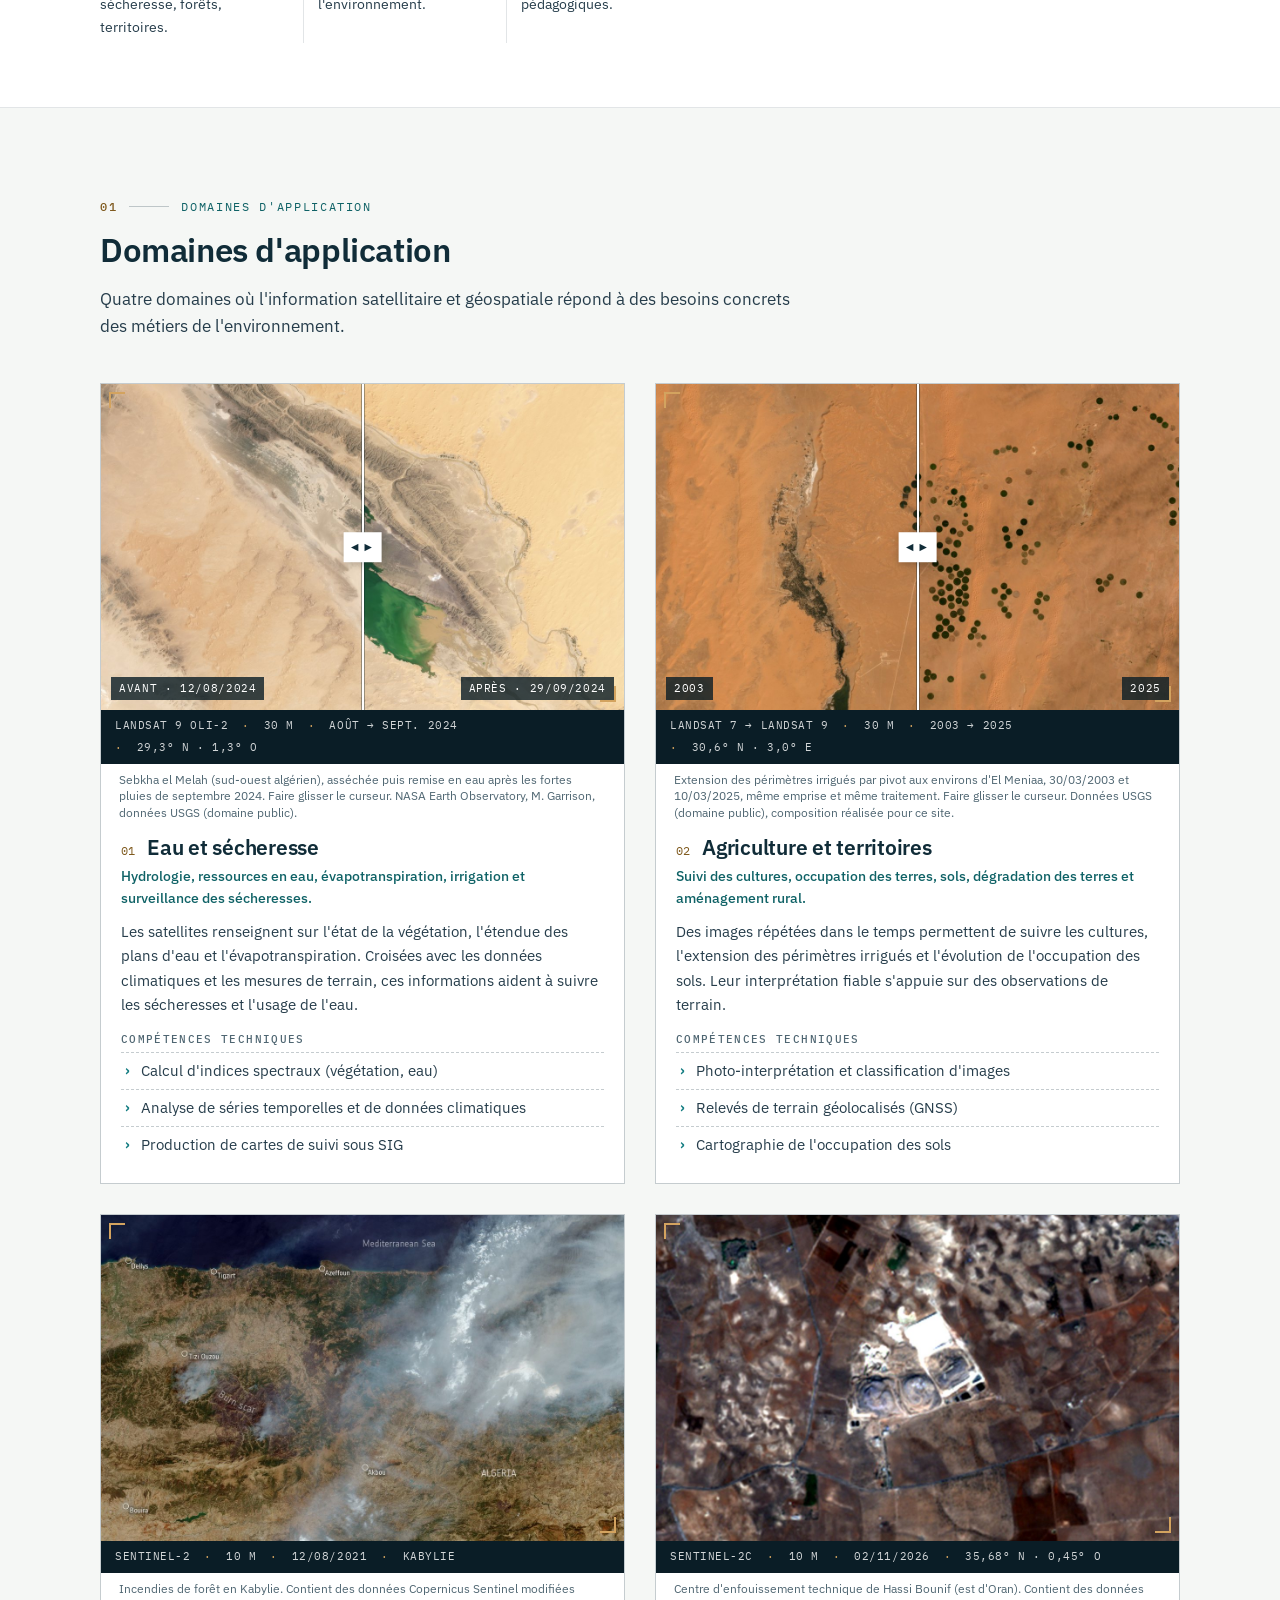
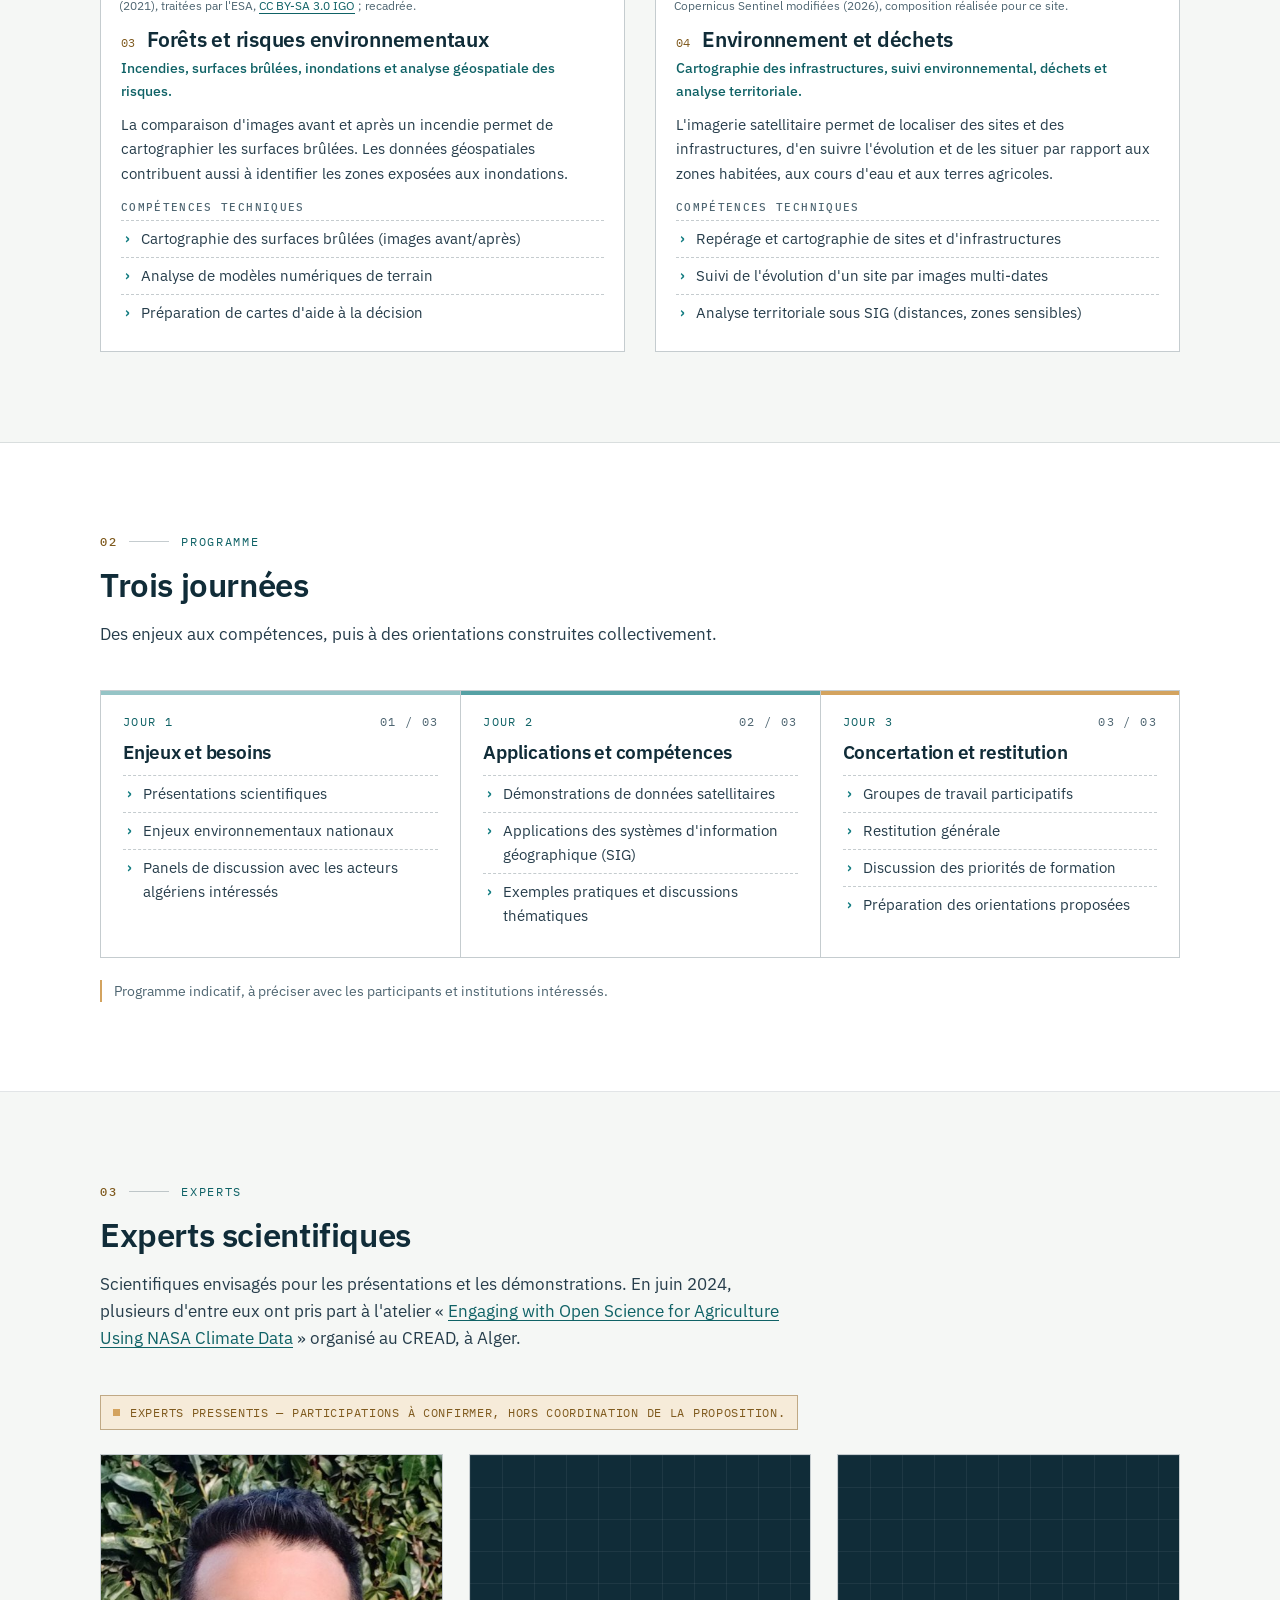
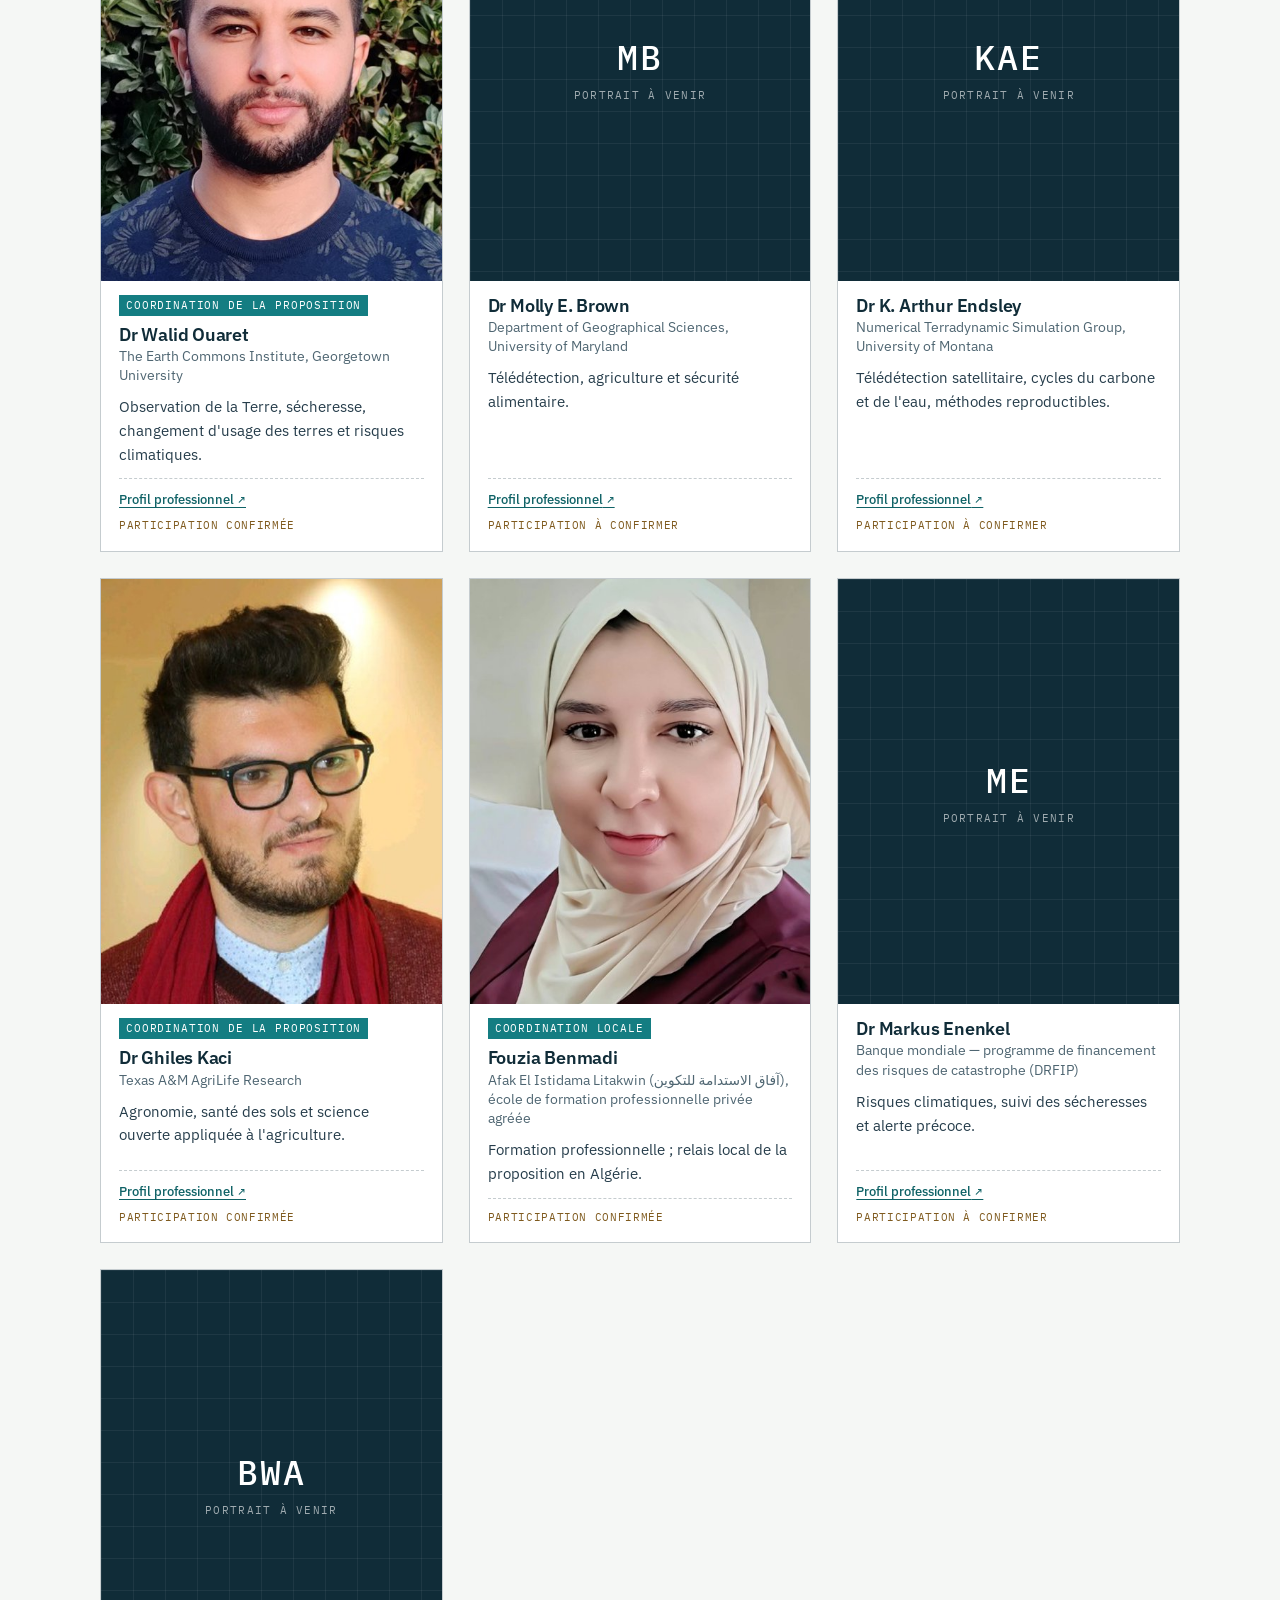
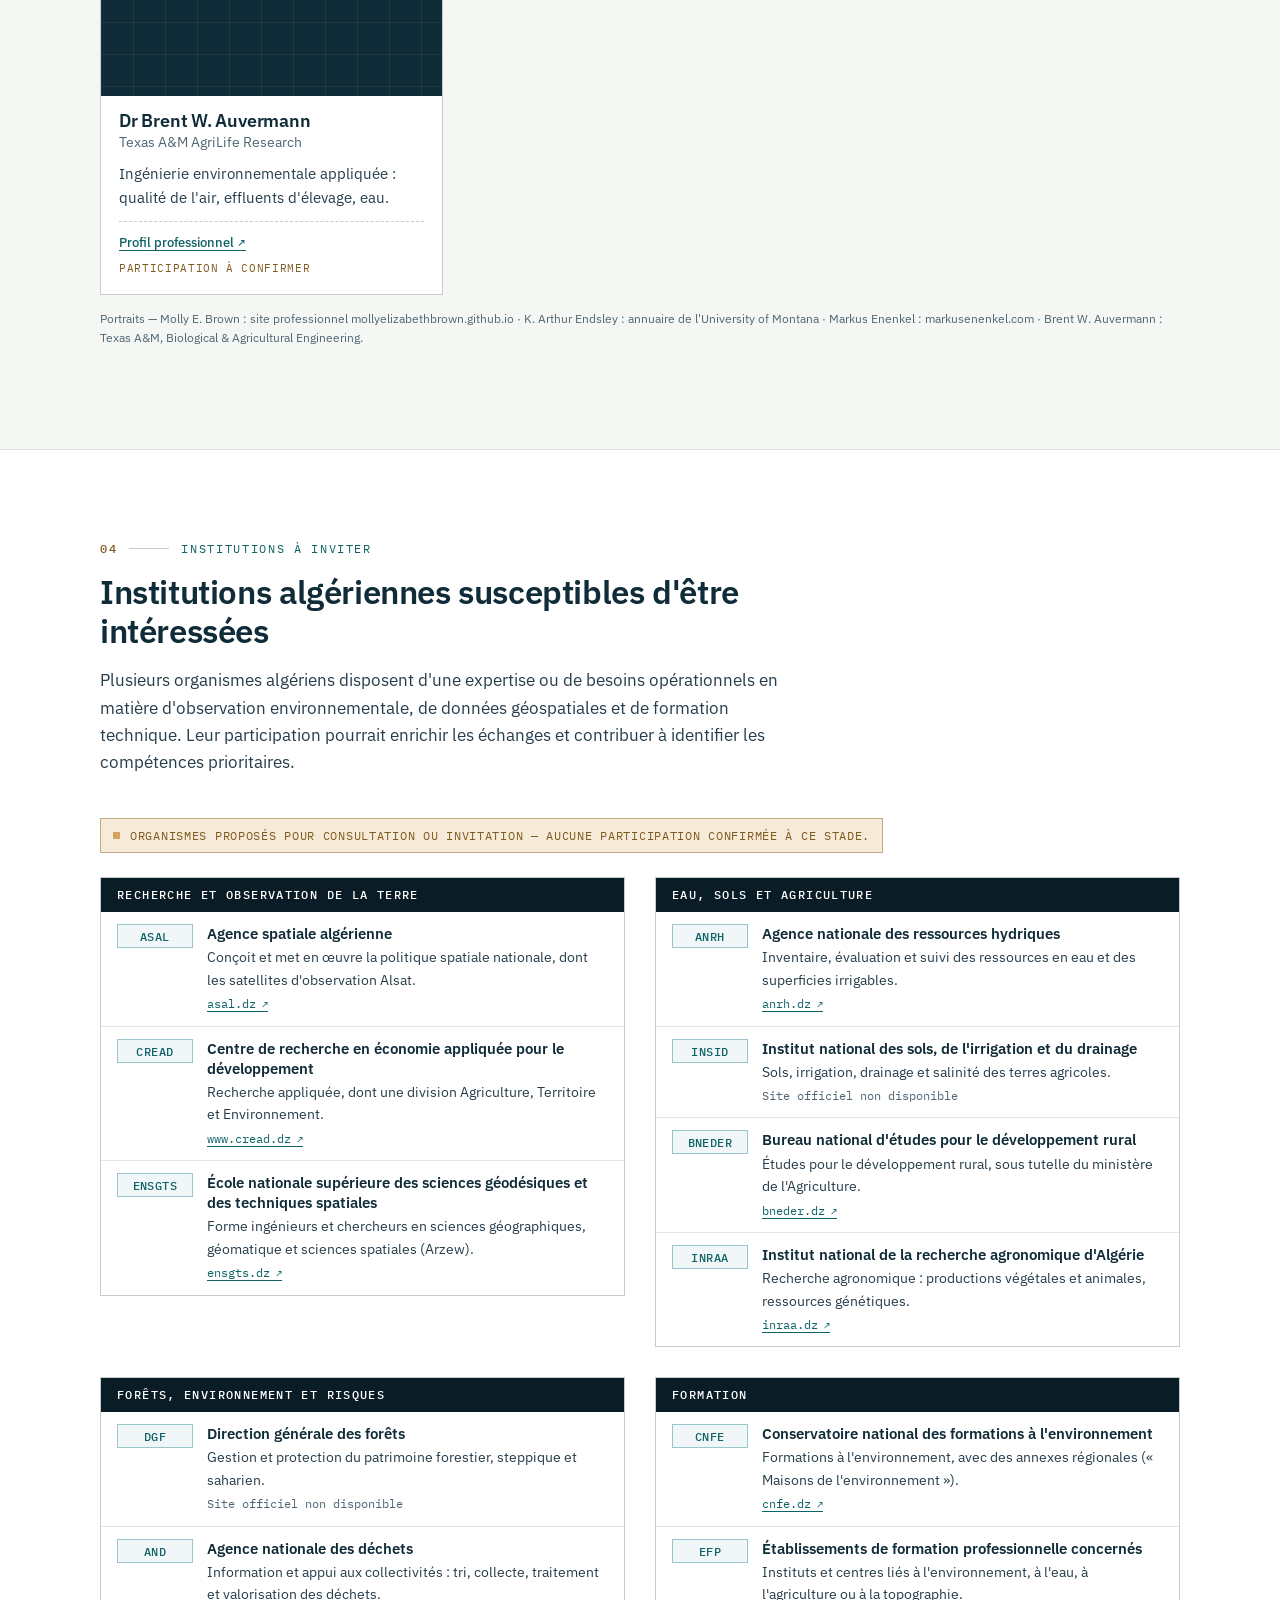
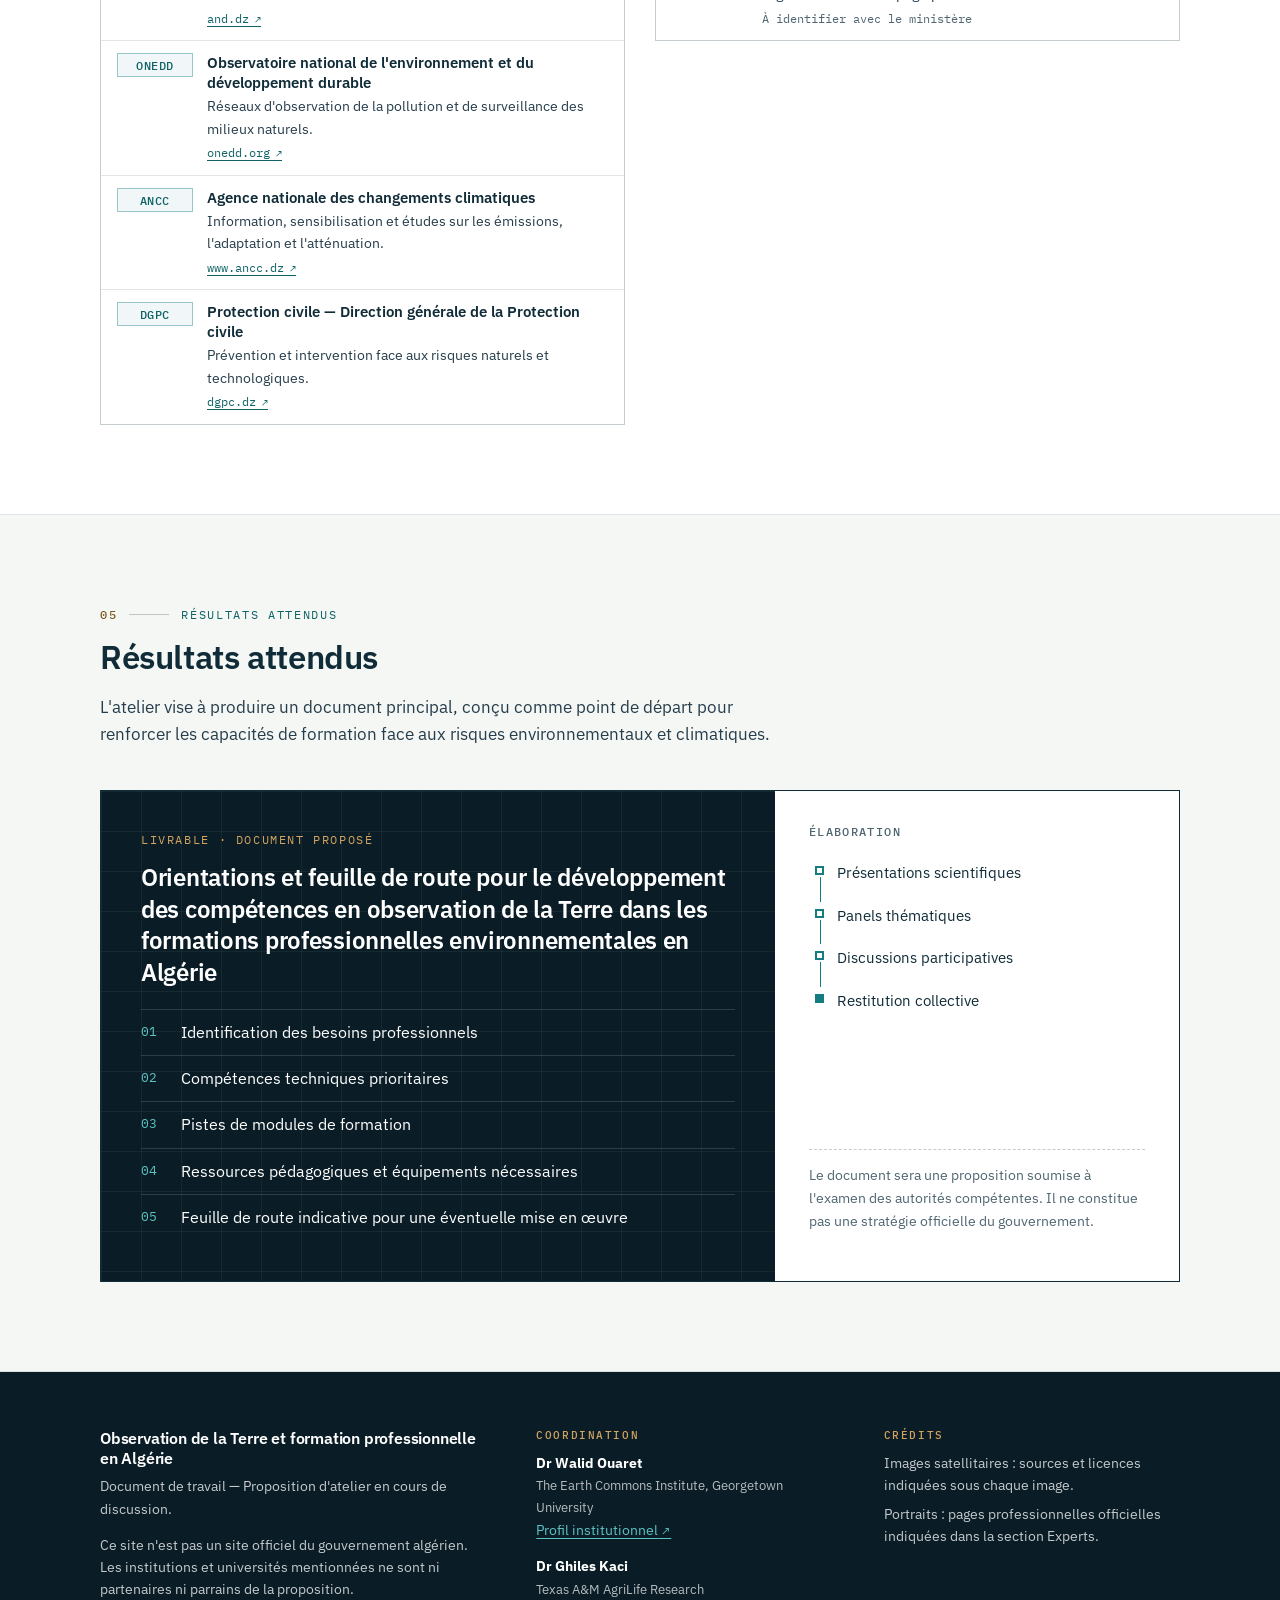
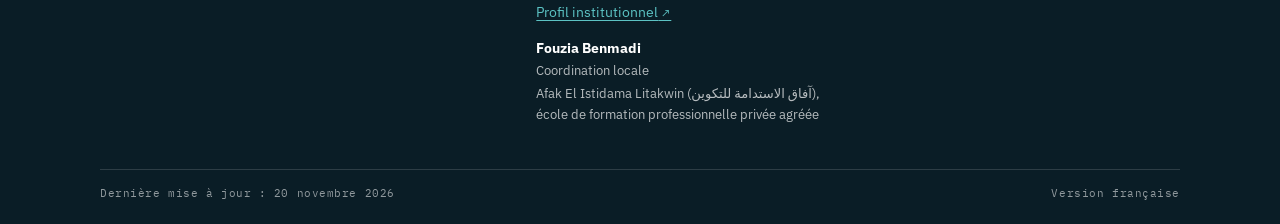
==== commit a9e2fd6f: "Coordination locale : Fouzia Benmadi (Afak El Istidama Litakwin)" ====
--- a/docs/index.html
+++ b/docs/index.html
@@ -13,8 +13,8 @@
   <meta property="og:locale" content="fr_FR">
   <meta property="og:title" content="Observation de la Terre et formation professionnelle en Algérie">
   <meta property="og:description" content="Proposition d'atelier national — document de travail en cours de discussion.">
-  <meta property="og:url" content="https://atelier-eo-algerie.github.io/atelier-formation-eo-algerie.github.io/">
-  <meta property="og:image" content="https://atelier-eo-algerie.github.io/atelier-formation-eo-algerie.github.io/assets/images/og-image.jpg">
+  <meta property="og:url" content="https://atelier-formation-eo-algerie.github.io/">
+  <meta property="og:image" content="https://atelier-formation-eo-algerie.github.io/assets/images/og-image.jpg">
   <meta property="og:image:width" content="1200">
   <meta property="og:image:height" content="630">
   <meta name="twitter:card" content="summary_large_image">
@@ -96,6 +96,11 @@
         <div>
           <h3>Coordination de la proposition</h3>
           <p class="primary" data-coordination>Dr Walid Ouaret et Dr Ghiles Kaci</p>
+        </div>
+        <div data-local-coordination>
+          <h3>Coordination locale</h3>
+          <p class="primary">Fouzia Benmadi</p>
+          <p>Afak El Istidama Litakwin (<bdi lang="ar">آفاق الاستدامة للتكوين</bdi>), école de formation professionnelle privée agréée</p>
         </div>
         <div>
           <h3>Également partagé avec</h3>
@@ -228,7 +233,7 @@
       <h2 id="titre-experts">Experts scientifiques</h2>
       <p class="lede">Scientifiques envisagés pour les présentations et les démonstrations. En juin 2024, plusieurs d'entre eux ont pris part à l'atelier « <a href="https://www.cread.dz/atelier-engaging-with-open-science-for-agriculture-using-nasa-climate-data/" target="_blank" rel="noopener">Engaging with Open Science for Agriculture Using NASA Climate Data</a> » organisé au CREAD, à Alger.</p>
     </header>
-    <p class="label">Experts pressentis — participations à confirmer, hors coordinateurs de la proposition.</p>
+    <p class="label">Experts pressentis — participations à confirmer, hors coordination de la proposition.</p>
     <ul class="people" id="people"></ul>
     <p class="photo-credit" id="photo-credits"></p>
   </div>
